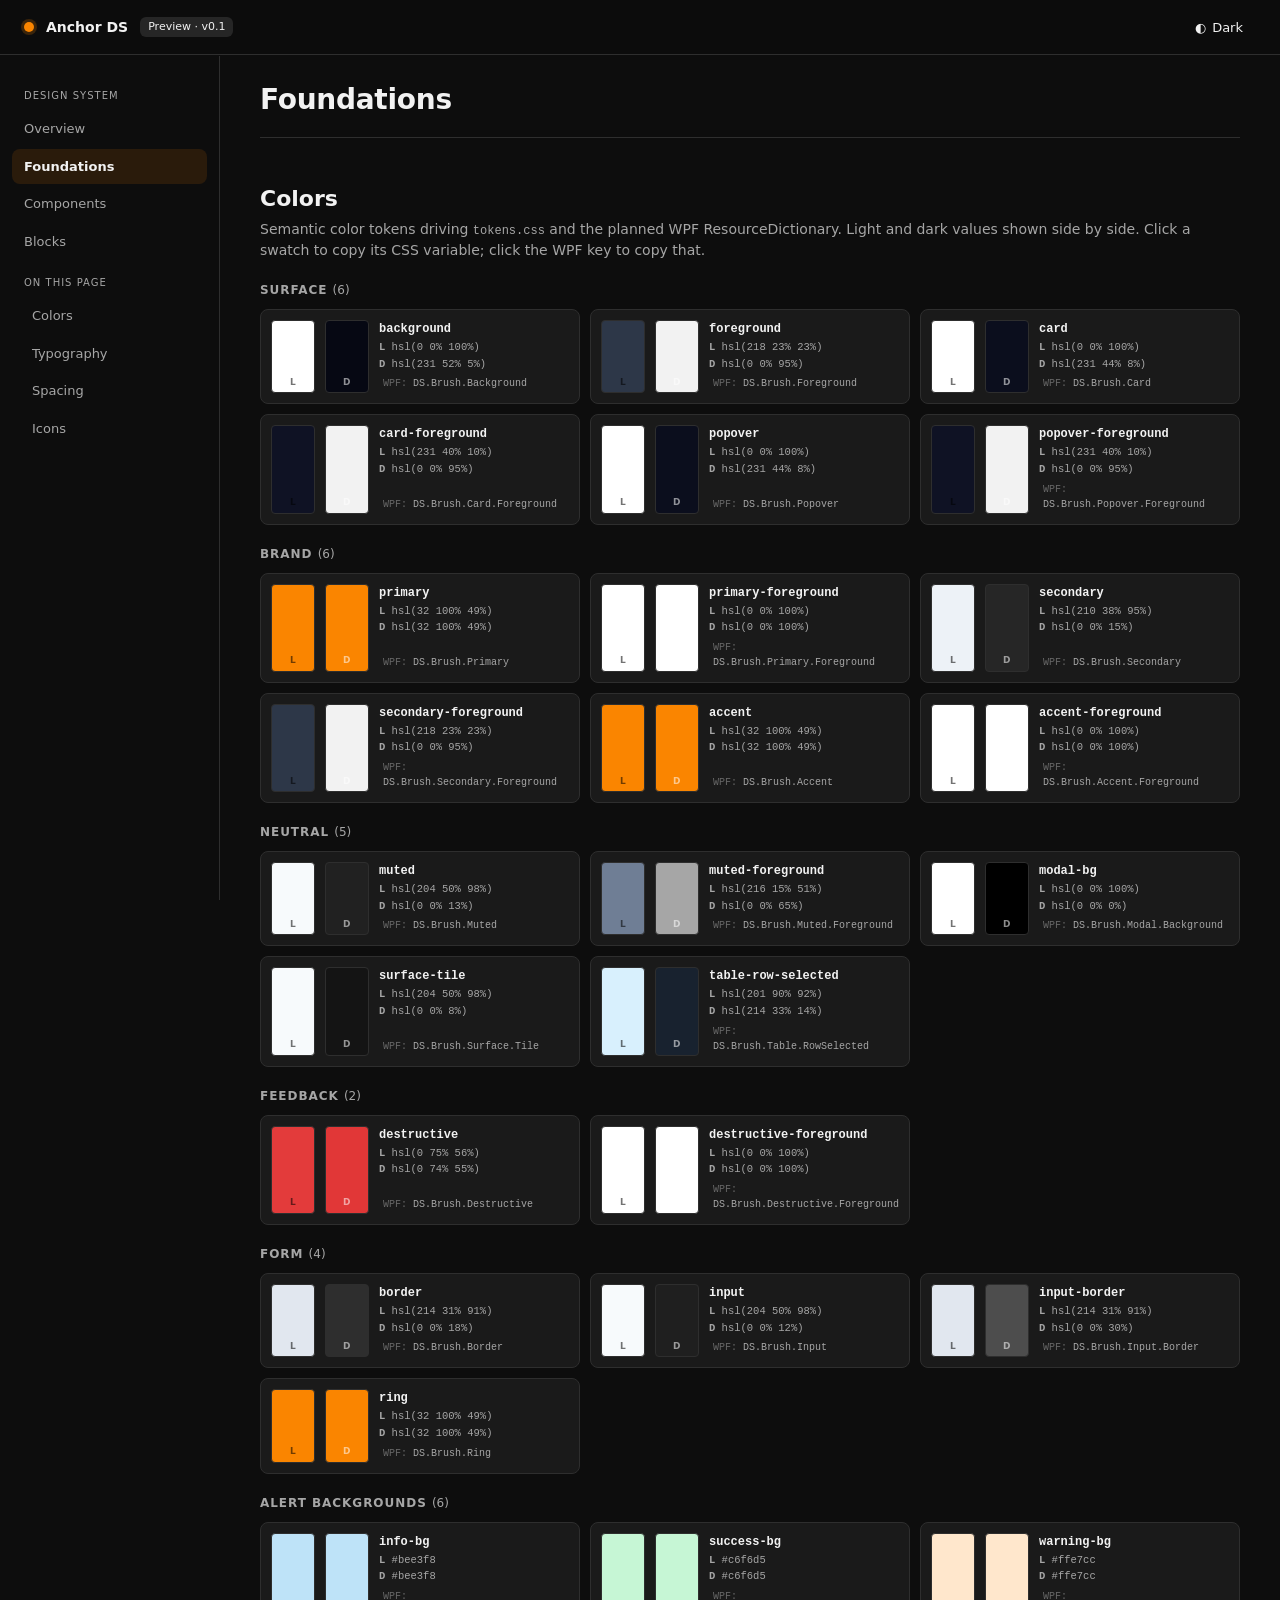
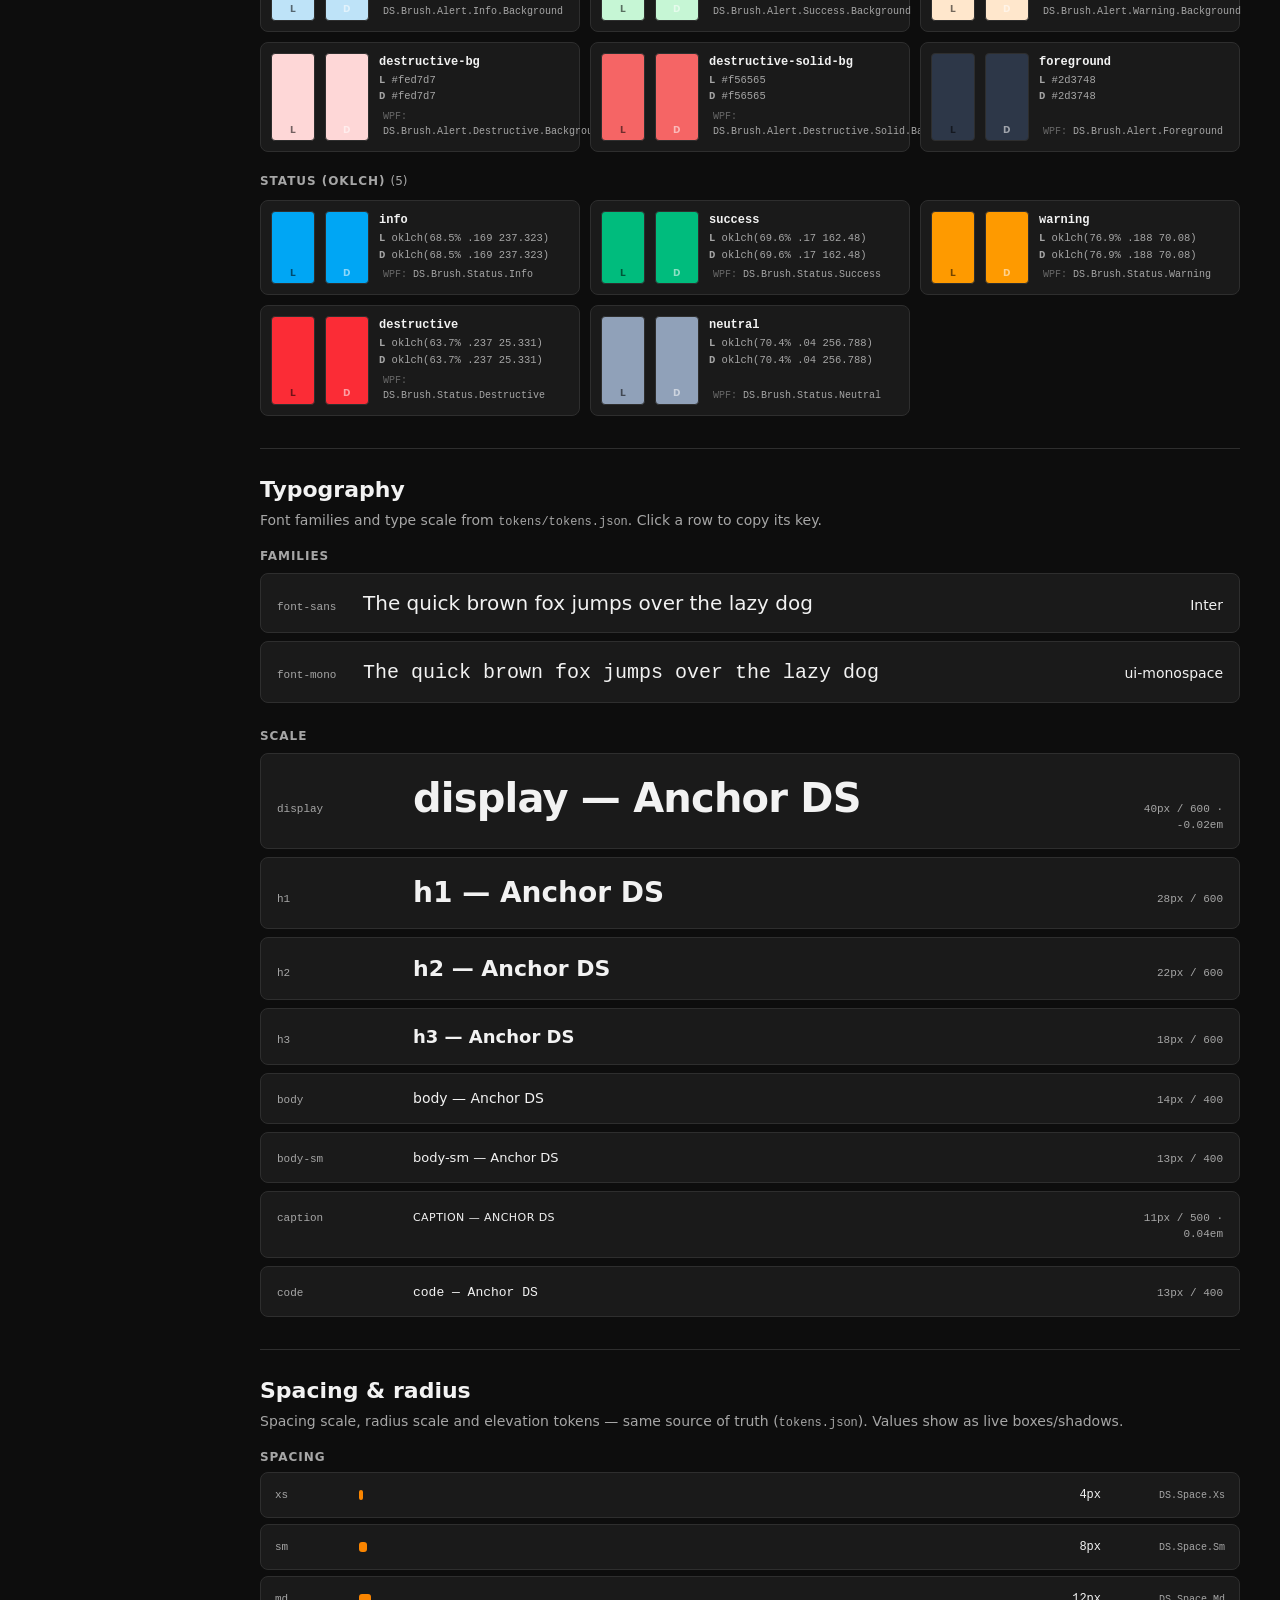
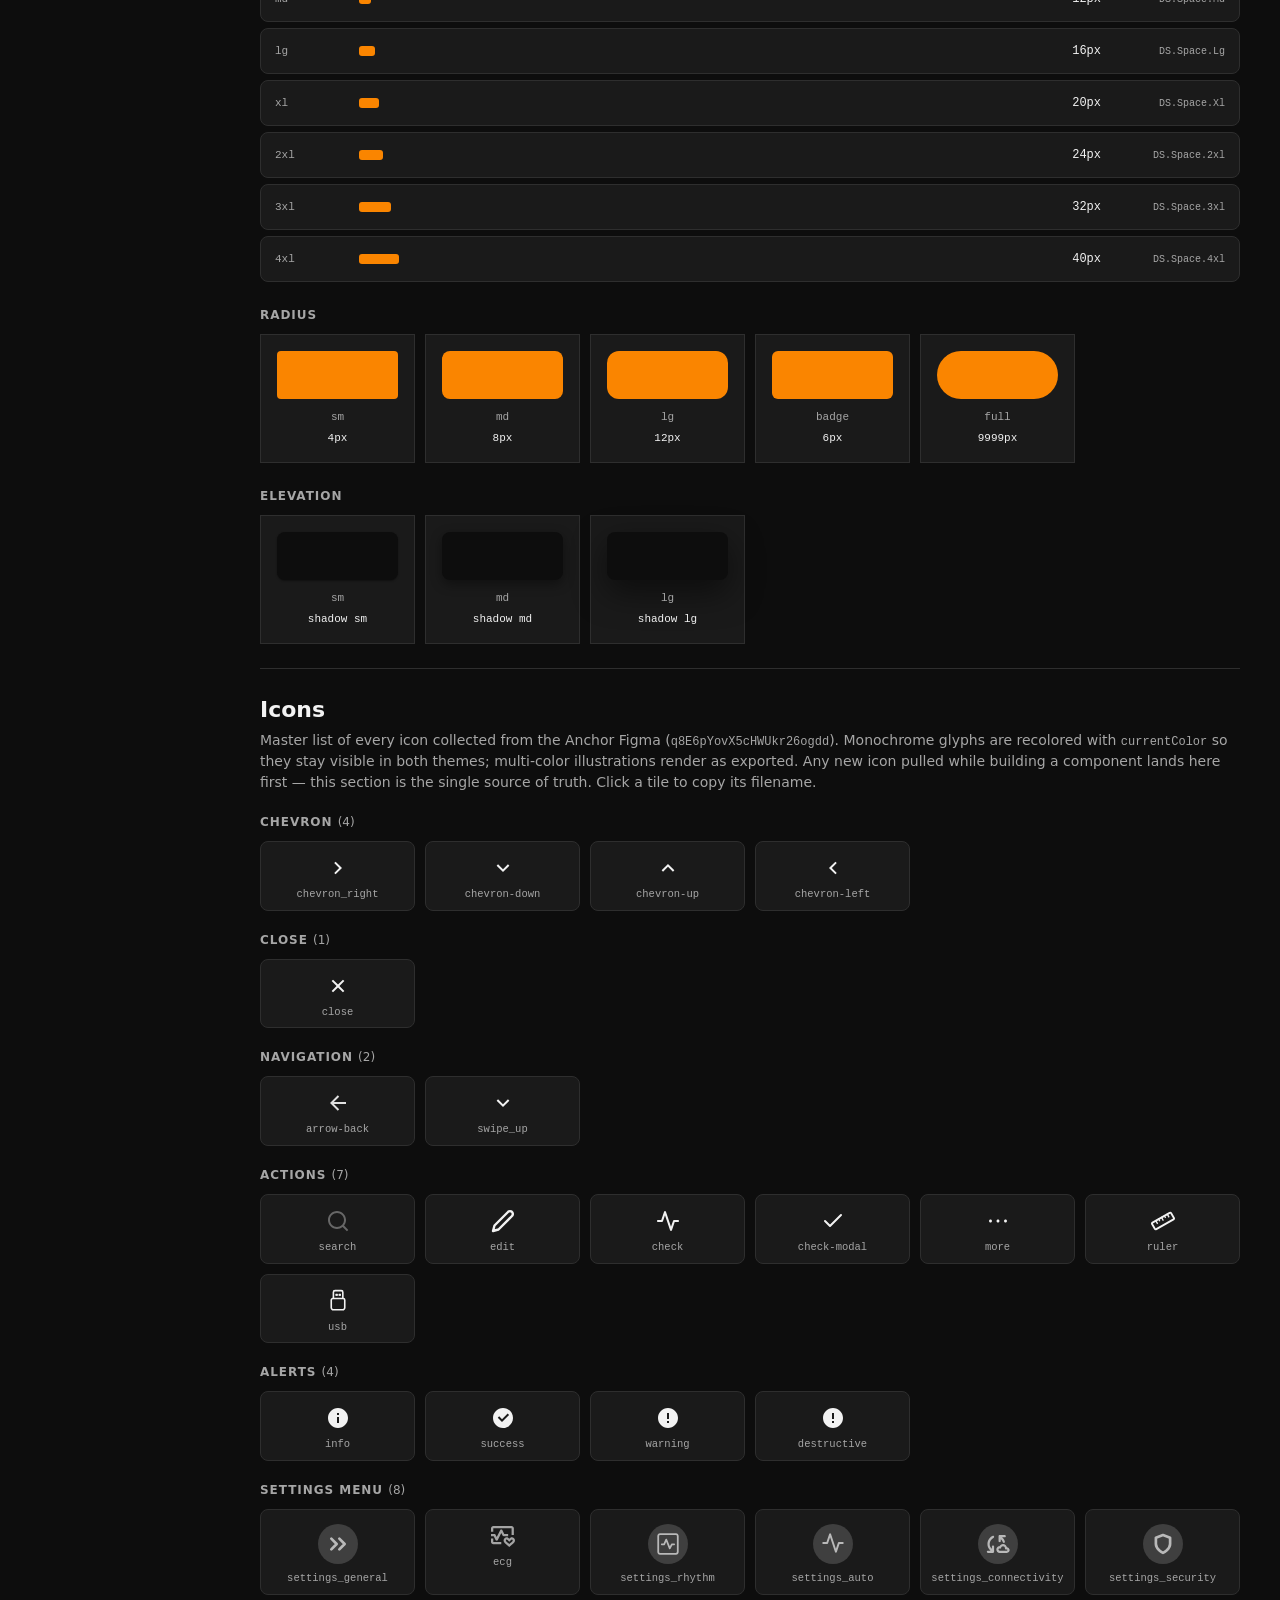
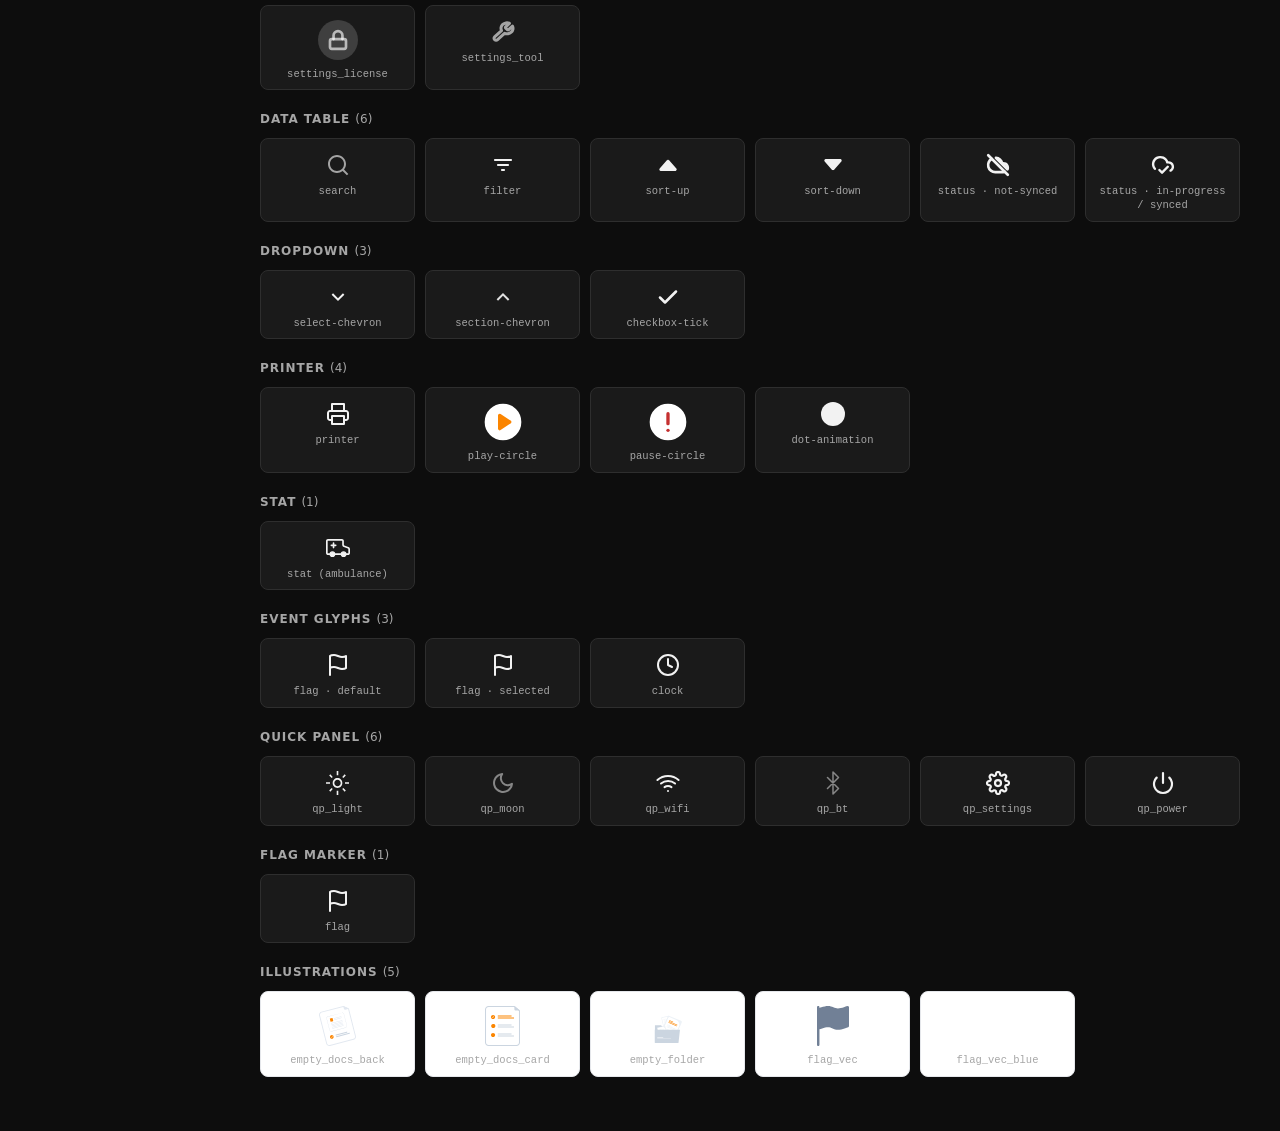
==== foundations.html @ d0bdeda7 "Initial import of Anchor DS Preview Co-Authored-By: Claude Opus 4.7 <noreply@anthropic.com>" ====
<!DOCTYPE html>
<html lang="en" data-theme="dark">
<head>
<meta charset="UTF-8" />
<meta name="viewport" content="width=device-width, initial-scale=1.0" />
<title>Foundations — Anchor DS</title>
<link rel="stylesheet" href="tokens.css?v=5" />
<link rel="stylesheet" href="styles.css?v=5" />
<link rel="stylesheet" href="shell.css?v=5" />
</head>
<body data-page="foundations">
<header class="topbar">
  <div class="topbar-left">
    <a href="index.html" class="brand" style="text-decoration:none;color:inherit"><span class="brand-dot"></span><span>Anchor DS</span><span class="badge badge-neutral">Preview · v0.1</span></a>
  </div>
  <div class="topbar-right">
    <button class="btn btn-ghost btn-sm" id="themeToggle" aria-label="Toggle theme"><span class="theme-icon">◐</span> <span id="themeLabel">Dark</span></button>
  </div>
</header>
<nav class="sidenav">
  <div class="nav-sep">Design System</div>
  <a href="index.html" class="nav-item">Overview</a>
  <a href="foundations.html" class="nav-item active">Foundations</a>
  <a href="components.html" class="nav-item">Components</a>
  <a href="blocks.html" class="nav-item">Blocks</a>
  <div class="nav-sep">On this page</div>
  <a href="#colors" class="nav-item nav-sub">Colors</a>
  <a href="#typography" class="nav-item nav-sub">Typography</a>
  <a href="#spacing" class="nav-item nav-sub">Spacing</a>
  <a href="#icons" class="nav-item nav-sub">Icons</a>
</nav>
<main class="content">
<div class="page-head"><h1>Foundations</h1></div>

<section id="colors" class="section">


  <h2>Colors</h2>
  <p class="sub">Semantic color tokens driving <code>tokens.css</code> and the planned WPF ResourceDictionary. Light and dark values shown side by side. Click a swatch to copy its CSS variable; click the WPF key to copy that.</p>
  <style>
    .co-group { margin: 20px 0 8px; }
    .co-group h3 { margin: 0 0 10px; font-size: 12px; text-transform: uppercase; letter-spacing: .08em; color: var(--color-muted-foreground); font-weight: 600; }
    .co-grid { display: grid; grid-template-columns: repeat(auto-fill, minmax(260px, 1fr)); gap: 10px; }
    .co-tile { background: var(--color-card); border: 1px solid var(--color-border); border-radius: var(--radius-md); padding: 10px; display:flex; gap: 10px; align-items:stretch; }
    .co-sw { width: 44px; border-radius: var(--radius-sm); border: 1px solid var(--color-border); cursor: pointer; flex-shrink: 0; position: relative; display:flex; align-items:flex-end; justify-content:center; padding-bottom: 3px; font-size: 9px; color: rgba(0,0,0,.55); font-weight:600; letter-spacing:.05em; }
    .co-sw.co-dark { color: rgba(255,255,255,.55); }
    .co-sw.copied::after { content: "✓"; position:absolute; inset:0; display:flex; align-items:center; justify-content:center; background: rgba(0,0,0,.45); color:#fff; border-radius: var(--radius-sm); font-size: 14px; }
    .co-body { display:flex; flex-direction:column; gap:3px; min-width:0; flex:1; }
    .co-name { font-size: 12px; font-weight: 600; color: var(--color-foreground); font-family: ui-monospace, Menlo, Consolas, monospace; }
    .co-val { font-size: 10.5px; color: var(--color-muted-foreground); font-family: ui-monospace, Menlo, Consolas, monospace; word-break: break-all; line-height:1.3; }
    .co-wpf { font-size: 10px; color: var(--color-muted-foreground); font-family: ui-monospace, Menlo, Consolas, monospace; cursor: pointer; padding: 2px 4px; border-radius: 4px; display: inline-block; margin-top: auto; }
    .co-wpf:hover { background: var(--color-muted); color: var(--color-foreground); }
    .co-wpf.copied { background: color-mix(in srgb, var(--color-primary), transparent 85%); color: var(--color-primary); }
    .co-wpf::before { content: "WPF: "; opacity: .55; }
  </style>
  <div id="coRoot"></div>
  <script>
    (function () {
      fetch('tokens/tokens.json').then(function (r) { return r.json(); }).then(function (data) {
        var CATS = [
          { key: 'surface',  title: 'Surface' },
          { key: 'brand',    title: 'Brand' },
          { key: 'neutral',  title: 'Neutral' },
          { key: 'feedback', title: 'Feedback' },
          { key: 'form',     title: 'Form' },
          { key: 'alert',    title: 'Alert backgrounds' },
          { key: 'status',   title: 'Status (oklch)' },
        ];
        var root = document.getElementById('coRoot');
        function copy(txt, el) {
          navigator.clipboard.writeText(txt).then(function () {
            el.classList.add('copied');
            setTimeout(function () { el.classList.remove('copied'); }, 800);
          });
        }
        CATS.forEach(function (cat) {
          var bucket = data.tokens[cat.key];
          if (!bucket) return;
          var wrap = document.createElement('div');
          wrap.className = 'co-group';
          var count = Object.keys(bucket).length;
          wrap.innerHTML = '<h3>' + cat.title + ' <span style="color:var(--color-muted-foreground);font-weight:400;text-transform:none;letter-spacing:0">(' + count + ')</span></h3><div class="co-grid"></div>';
          var grid = wrap.querySelector('.co-grid');
          Object.keys(bucket).forEach(function (name) {
            var t = bucket[name];
            var cssVar = '--color-' + name;
            var tile = document.createElement('div');
            tile.className = 'co-tile';
            var lightVal, darkVal;
            if (cat.key === 'status') {
              // status tokens have dot/bg/fg instead of light/dark
              lightVal = t.dot; darkVal = t.dot;
            } else {
              lightVal = t.light || t.value; darkVal = t.dark || t.value;
            }
            var wpf = t.wpf || '';
            tile.innerHTML =
              '<div class="co-sw"       title="Light · click to copy ' + cssVar + '" style="background:' + lightVal + '">L</div>' +
              '<div class="co-sw co-dark" title="Dark · click to copy ' + cssVar + '"  style="background:' + darkVal  + '">D</div>' +
              '<div class="co-body">' +
                '<div class="co-name">' + name + '</div>' +
                '<div class="co-val"><b>L</b> ' + lightVal + '</div>' +
                '<div class="co-val"><b>D</b> ' + darkVal + '</div>' +
                (wpf ? '<span class="co-wpf" title="Click to copy">' + wpf + '</span>' : '') +
              '</div>';
            var sws = tile.querySelectorAll('.co-sw');
            sws.forEach(function (sw) { sw.addEventListener('click', function () { copy(cssVar, sw); }); });
            var wpfEl = tile.querySelector('.co-wpf');
            if (wpfEl) wpfEl.addEventListener('click', function () { copy(wpf, wpfEl); });
            grid.appendChild(tile);
          });
          root.appendChild(wrap);
        });
      }).catch(function (e) {
        document.getElementById('coRoot').innerHTML = '<p class="sub" style="color:#d97706">Could not load tokens/tokens.json: ' + e.message + '</p>';
      });
    })();
  </script>
</section>

<section id="typography" class="section">


  <h2>Typography</h2>
  <p class="sub">Font families and type scale from <code>tokens/tokens.json</code>. Click a row to copy its key.</p>
  <style>
    .ty-family { background: var(--color-card); border: 1px solid var(--color-border); border-radius: var(--radius-md); padding: 14px 16px; margin: 8px 0; display:flex; gap: 16px; align-items:baseline; cursor:pointer; }
    .ty-family:hover { border-color: var(--color-primary); }
    .ty-family .ty-k { font-size: 11px; color: var(--color-muted-foreground); font-family: ui-monospace, Menlo, Consolas, monospace; min-width: 70px; }
    .ty-family .ty-v { font-size: 20px; flex:1; }
    .ty-family.copied { border-color: var(--color-primary); }
    .ty-row { background: var(--color-card); border: 1px solid var(--color-border); border-radius: var(--radius-md); padding: 14px 16px; margin: 8px 0; display:grid; grid-template-columns: 120px 1fr 90px; gap:16px; align-items:baseline; cursor:pointer; }
    .ty-row:hover { border-color: var(--color-primary); }
    .ty-row .ty-k { font-size: 11px; color: var(--color-muted-foreground); font-family: ui-monospace, Menlo, Consolas, monospace; }
    .ty-row .ty-sample { color: var(--color-foreground); }
    .ty-row .ty-meta { font-size: 11px; color: var(--color-muted-foreground); font-family: ui-monospace, Menlo, Consolas, monospace; text-align:right; }
    .ty-row.copied { border-color: var(--color-primary); }
  </style>
  <div id="tyRoot"></div>
  <script>
    (function () {
      fetch('tokens/tokens.json').then(function (r) { return r.json(); }).then(function (data) {
        var ty = data.tokens.typography;
        var root = document.getElementById('tyRoot');
        function row(k, sample, meta, copyTxt, cls) {
          var el = document.createElement('div');
          el.className = cls;
          el.innerHTML = '<div class="ty-k">' + k + '</div><div class="' + (cls === 'ty-family' ? 'ty-v' : 'ty-sample') + '">' + sample + '</div>' + (meta ? '<div class="ty-meta">' + meta + '</div>' : '');
          el.addEventListener('click', function () {
            navigator.clipboard.writeText(copyTxt).then(function () { el.classList.add('copied'); setTimeout(function(){el.classList.remove('copied');},800); });
          });
          return el;
        }
        // Families
        var fh = document.createElement('h3'); fh.style.cssText='margin:16px 0 4px;font-size:12px;text-transform:uppercase;letter-spacing:.08em;color:var(--color-muted-foreground);font-weight:600'; fh.textContent='Families'; root.appendChild(fh);
        ['font-sans','font-mono'].forEach(function (k) {
          var v = ty[k].value;
          root.appendChild(row(k, '<span style="font-family:' + v + '">The quick brown fox jumps over the lazy dog</span>', v.split(',')[0], 'var(--' + k + ')', 'ty-family'));
        });
        // Scale
        var sh = document.createElement('h3'); sh.style.cssText='margin:24px 0 4px;font-size:12px;text-transform:uppercase;letter-spacing:.08em;color:var(--color-muted-foreground);font-weight:600'; sh.textContent='Scale'; root.appendChild(sh);
        var scale = ty.scale;
        Object.keys(scale).forEach(function (k) {
          var s = scale[k];
          var style = 'font-size:' + s.size + ';font-weight:' + (s.weight || 400) + ';' + (s.tracking ? 'letter-spacing:' + s.tracking + ';' : '') + (s.case ? 'text-transform:' + s.case + ';' : '') + (s.family === 'mono' ? 'font-family:' + ty['font-mono'].value : '');
          var sample = '<span style="' + style + '">' + k + ' — Anchor DS</span>';
          var meta = s.size + ' / ' + (s.weight || 400) + (s.tracking ? ' · ' + s.tracking : '');
          root.appendChild(row(k, sample, meta, k, 'ty-row'));
        });
      });
    })();
  </script>
</section>

<section id="spacing" class="section">


  <h2>Spacing &amp; radius</h2>
  <p class="sub">Spacing scale, radius scale and elevation tokens — same source of truth (<code>tokens.json</code>). Values show as live boxes/shadows.</p>
  <style>
    .sp-row { display:grid; grid-template-columns: 70px 1fr 80px 110px; gap: 14px; align-items:center; padding: 10px 14px; background: var(--color-card); border: 1px solid var(--color-border); border-radius: var(--radius-md); margin: 6px 0; cursor:pointer; }
    .sp-row:hover { border-color: var(--color-primary); }
    .sp-row.copied { border-color: var(--color-primary); }
    .sp-row .sp-k   { font-size: 11px; font-family: ui-monospace, Menlo, Consolas, monospace; color: var(--color-muted-foreground); }
    .sp-row .sp-vis { height: 24px; display:flex; align-items:center; }
    .sp-row .sp-bar { background: var(--color-primary); height: 10px; border-radius: 3px; }
    .sp-row .sp-val { font-family: ui-monospace, Menlo, Consolas, monospace; font-size: 12px; color: var(--color-foreground); text-align:right; }
    .sp-row .sp-wpf { font-family: ui-monospace, Menlo, Consolas, monospace; font-size: 10px; color: var(--color-muted-foreground); text-align:right; }
    .ra-grid, .el-grid { display: grid; grid-template-columns: repeat(auto-fill, minmax(150px, 1fr)); gap: 10px; }
    .ra-tile, .el-tile { background: var(--color-card); border: 1px solid var(--color-border); padding: 16px; text-align:center; cursor:pointer; }
    .ra-tile:hover, .el-tile:hover { border-color: var(--color-primary); }
    .ra-tile .ra-shape { background: var(--color-primary); height: 48px; margin-bottom: 10px; }
    .el-tile .el-shape { background: var(--color-background); height: 48px; margin-bottom: 10px; border-radius: var(--radius-md); }
    .ra-tile .sp-k, .el-tile .sp-k { font-size: 11px; font-family: ui-monospace, Menlo, Consolas, monospace; color: var(--color-muted-foreground); }
    .ra-tile .sp-val, .el-tile .sp-val { font-size: 11px; font-family: ui-monospace, Menlo, Consolas, monospace; color: var(--color-foreground); margin-top: 4px; }
  </style>
  <h3 style="margin:16px 0 4px;font-size:12px;text-transform:uppercase;letter-spacing:.08em;color:var(--color-muted-foreground);font-weight:600">Spacing</h3>
  <div id="spRoot"></div>
  <h3 style="margin:24px 0 10px;font-size:12px;text-transform:uppercase;letter-spacing:.08em;color:var(--color-muted-foreground);font-weight:600">Radius</h3>
  <div id="raRoot" class="ra-grid"></div>
  <h3 style="margin:24px 0 10px;font-size:12px;text-transform:uppercase;letter-spacing:.08em;color:var(--color-muted-foreground);font-weight:600">Elevation</h3>
  <div id="elRoot" class="el-grid"></div>
  <script>
    (function () {
      fetch('tokens/tokens.json').then(function (r) { return r.json(); }).then(function (data) {
        var sp = data.tokens.spacing, ra = data.tokens.radius, el = data.tokens.elevation;
        function copy(el, txt) { navigator.clipboard.writeText(txt).then(function () { el.classList.add('copied'); setTimeout(function(){el.classList.remove('copied');},800); }); }
        var spRoot = document.getElementById('spRoot');
        Object.keys(sp).forEach(function (k) {
          var t = sp[k];
          var row = document.createElement('div');
          row.className = 'sp-row';
          row.innerHTML = '<div class="sp-k">' + k + '</div><div class="sp-vis"><div class="sp-bar" style="width:' + t.value + '"></div></div><div class="sp-val">' + t.value + '</div><div class="sp-wpf">' + (t.wpf || '') + '</div>';
          row.addEventListener('click', function () { copy(row, 'var(--sp-' + k + ')'); });
          spRoot.appendChild(row);
        });
        var raRoot = document.getElementById('raRoot');
        Object.keys(ra).forEach(function (k) {
          var t = ra[k];
          var tile = document.createElement('div');
          tile.className = 'ra-tile';
          tile.innerHTML = '<div class="ra-shape" style="border-radius:' + t.value + '"></div><div class="sp-k">' + k + '</div><div class="sp-val">' + t.value + '</div>';
          tile.addEventListener('click', function () { copy(tile, 'var(--radius-' + k + ')'); });
          raRoot.appendChild(tile);
        });
        var elRoot = document.getElementById('elRoot');
        Object.keys(el).forEach(function (k) {
          var t = el[k];
          var tile = document.createElement('div');
          tile.className = 'el-tile';
          var theme = document.documentElement.getAttribute('data-theme') || 'dark';
          tile.innerHTML = '<div class="el-shape" style="box-shadow:' + (t[theme] || t.light) + '"></div><div class="sp-k">' + k + '</div><div class="sp-val">shadow ' + k + '</div>';
          tile.addEventListener('click', function () { copy(tile, 'var(--shadow-' + k + ')'); });
          elRoot.appendChild(tile);
        });
      });
    })();
  </script>
</section>

<section id="icons" class="section">


  <h2>Icons</h2>
  <p class="sub">Master list of every icon collected from the Anchor Figma (<code>q8E6pYovX5cHWUkr26ogdd</code>). Monochrome glyphs are recolored with <code>currentColor</code> so they stay visible in both themes; multi-color illustrations render as exported. Any new icon pulled while building a component lands here first — this section is the single source of truth. Click a tile to copy its filename.</p>
  <style>
    .ic-group { margin: 20px 0 8px; }
    .ic-group h3 { margin: 0 0 10px; font-size: 12px; text-transform: uppercase; letter-spacing: .08em; color: var(--color-muted-foreground); font-weight: 600; }
    .ic-grid { display: grid; grid-template-columns: repeat(auto-fill, minmax(132px, 1fr)); gap: 10px; }
    .ic-tile {
      background: var(--color-card); border: 1px solid var(--color-border);
      border-radius: var(--radius-md); padding: 14px 8px 8px; text-align:center;
      display:flex; flex-direction:column; align-items:center; gap:8px;
      cursor: pointer; transition: border-color .15s, background .15s, transform .08s;
    }
    .ic-tile:hover { border-color: var(--color-primary); }
    .ic-tile:active { transform: scale(.97); }
    .ic-tile.copied { border-color: var(--color-primary); background: color-mix(in srgb, var(--color-primary), transparent 92%); }
    .ic-tile .ic-name { font-size: 10.5px; color: var(--color-muted-foreground); word-break: break-all; line-height: 1.3; font-family: ui-monospace, Menlo, Consolas, monospace; }
    .ic-tile.copied .ic-name { color: var(--color-primary); }
    /* Monochrome glyph: paint SVG with currentColor via mask so it adapts to theme */
    .ic-glyph { width: 24px; height: 24px; background: var(--color-foreground); -webkit-mask: var(--ic-src) no-repeat center / contain; mask: var(--ic-src) no-repeat center / contain; }
    /* Multi-color illustration: render as-is, scaled down */
    .ic-img { width: 40px; height: 40px; object-fit: contain; }
    /* Illustrations often need a neutral surface to read in both themes */
    .ic-tile.ic-illus { background: #fff; border-color: #e5e7eb; }
    [data-theme="light"] .ic-tile.ic-illus { background: #f8fafc; border-color: var(--color-border); }
  </style>
  <div id="icRoot"></div>
  <style>
    .ic-tile .ic-aliases { font-size: 9.5px; color: var(--color-muted-foreground); opacity:.75; line-height:1.3; margin-top:2px; }
    .ic-tile .ic-aliases b { color: var(--color-foreground); font-weight:600; opacity:.85; }
    .ic-rot-90  .ic-glyph { transform: rotate(90deg); }
    .ic-rot-180 .ic-glyph { transform: rotate(180deg); }
    .ic-rot-270 .ic-glyph { transform: rotate(270deg); }
  </style>
  <script>
    (function () {
      // One tile per UNIQUE glyph (confirmed by md5 of SVG files).
      // `alias` = other filenames exported from Figma that resolve to the same shape;
      // kept for reference so the WPF port can collapse them to a single resource key.
      // `rot` lets us derive directional variants from a single canonical file.
      var GROUPS = [
        { title: 'Chevron', kind: 'glyph', icons: [
          { name: 'chevron_right.svg', alias: ['multi_chev.svg','modal_chevron.svg','ex_chev_right.svg'] },
          { name: 'chevron_right.svg', label: 'chevron-down',  rot: 90 },
          { name: 'chevron_right.svg', label: 'chevron-up',    rot: 270, alias: ['ex_chev_up.svg','ex_chev_down.svg'] },
          { name: 'chevron_right.svg', label: 'chevron-left',  rot: 180 },
        ]},
        { title: 'Close', kind: 'glyph', icons: [
          { name: 'sys_close.svg', label: 'close', alias: ['close.svg','close-white.svg','elec_close.svg','events_close.svg','multi_close.svg','sched_close.svg','modal_close.svg','modal_close_leads.svg','modal_close_vis.svg','ex_clear.svg'], note: '24×24. Use at any size.' },
        ]},
        { title: 'Navigation', kind: 'glyph', icons: [
          { name: 'set_back.svg', label: 'arrow-back' },
          { name: 'swipe_up.svg' },
        ]},
        { title: 'Actions', kind: 'glyph', icons: [
          { name: 'ex_search.svg', label: 'search' },
          { name: 'edit2.svg',     label: 'edit' },
          { name: 'check_confirm.svg', label: 'check' },
          { name: 'modal_check.svg',   label: 'check-modal' },
          { name: 'modal_more.svg',    label: 'more' },
          { name: 'ruler.svg' },
          { name: 'usb.svg' },
        ]},
        { title: 'Alerts', kind: 'glyph', icons: [
          { name: 'alert-info.svg',            label: 'info' },
          { name: 'alert-success.svg',         label: 'success' },
          { name: 'alert-warning.svg',         label: 'warning' },
          { name: 'alert-destructive.svg',     label: 'destructive' },
        ]},
        { title: 'Settings menu', kind: 'glyph', icons: [
          { name: 'settings_general.svg',      mono: false, note: 'Outer circle + inner glyph — multi-color.' },
          { name: 'settings_ecg_wave.svg',     label: 'ecg' },
          { name: 'settings_rhythm.svg',       mono: false },
          { name: 'settings_auto.svg',         mono: false },
          { name: 'settings_connectivity.svg', mono: false },
          { name: 'settings_security.svg',     mono: false },
          { name: 'settings_license.svg',      mono: false },
          { name: 'settings_tool.svg' },
        ]},
        { title: 'Data table', kind: 'glyph', icons: [
          { name: 'dt_search.svg',       label: 'search' },
          { name: 'dt_filter.svg',       label: 'filter' },
          { name: 'dt_sort_up.svg',      label: 'sort-up' },
          { name: 'dt_sort_down.svg',    label: 'sort-down' },
          { name: 'dt_cloud_off.svg',    label: 'status · not-synced' },
          { name: 'dt_upload_cloud.svg', label: 'status · in-progress / synced' },
        ]},
        { title: 'Dropdown', kind: 'glyph', icons: [
          { name: 'dd_chev_down.svg', label: 'select-chevron',  note: 'Collapsed state of the simple Select — 20×20.' },
          { name: 'dd_chev_sec.svg',  label: 'section-chevron', note: 'Group header chevron inside the Filter dropdown — 18×18.' },
          { name: 'dd_check.svg',     label: 'checkbox-tick',   note: 'White tick used when a filter checkbox is checked.' },
        ]},
        { title: 'Printer', kind: 'glyph', icons: [
          { name: 'printer_glyph.svg',       label: 'printer' },
          { name: 'printer_play_circle.svg', label: 'play-circle',   mono: false, note: 'Rendered as-is: outer circle holds the inner play triangle.' },
          { name: 'printer_pause_circle.svg',label: 'pause-circle',  mono: false, note: 'Rendered as-is: outer circle holds the inner pause bars.' },
          { name: 'printer_dot_anim.svg',    label: 'dot-animation', note: '10×10 dot. Figma component 24444:35409 — CSS pulses it inside the 12×12 slot in the DS.' },
        ]},
        { title: 'STAT', kind: 'glyph', icons: [
          { name: 'stat_glyph.svg', label: 'stat (ambulance)' },
        ]},
        { title: 'Event glyphs', kind: 'glyph', icons: [
          { name: 'evb_flag_default.svg',  label: 'flag · default',  note: 'White flag used by the Event button in default/preview state.' },
          { name: 'evb_flag_selected.svg', label: 'flag · selected', note: 'Orange flag used by the Event button when active.' },
          { name: 'ev_clock.svg',          label: 'clock' },
        ]},
        { title: 'Quick panel', kind: 'glyph', icons: [
          { name: 'qp_light.svg',   alias: ['qp_sun.svg'] },
          { name: 'qp_moon.svg' },
          { name: 'qp_wifi.svg' },
          { name: 'qp_bt.svg' },
          { name: 'qp_settings.svg' },
          { name: 'qp_power.svg' },
        ]},
        // System bar icons (sys_lang / sys_country / sys_conn / sys_devconn / sys_system)
        // were exported with their background circle baked in and no clean inner glyph,
        // so they render as solid dots in the DS. Pending re-export from Figma without the circle.
        { title: 'Flag marker', kind: 'glyph', icons: [
          { name: 'flag.svg' },
        ]},
        { title: 'Illustrations', kind: 'illus', icons: [
          { name: 'empty_docs_back.svg' },
          { name: 'empty_docs_card.svg' },
          { name: 'empty_folder.svg' },
          { name: 'flag_vec.svg',      alias: ['flag_vec_white.svg'] },
          { name: 'flag_vec_blue.svg' },
        ]},
      ];
      var root = document.getElementById('icRoot');
      var total = 0;
      GROUPS.forEach(function (g) {
        total += g.icons.length;
        var wrap = document.createElement('div');
        wrap.className = 'ic-group';
        wrap.innerHTML = '<h3>' + g.title + ' <span style="color:var(--color-muted-foreground);font-weight:400;text-transform:none;letter-spacing:0">(' + g.icons.length + ')</span></h3><div class="ic-grid"></div>';
        var grid = wrap.querySelector('.ic-grid');
        g.icons.forEach(function (ic) {
          var label = ic.label || ic.name.replace(/\.svg$/, '');
          var rotClass = ic.rot ? ' ic-rot-' + ic.rot : '';
          var tile = document.createElement('div');
          // Only true illustration groups get the light-card treatment.
          // Glyphs rendered as-is (mono:false) stay on the default dark card so white content stays visible.
          tile.className = 'ic-tile' + (g.kind === 'illus' ? ' ic-illus' : '') + rotClass;
          tile.title = 'Click to copy filename';
          var warnBlock = ic.incomplete
            ? '<div class="ic-aliases" style="color:#d97706"><b>⚠</b> ' + ic.incomplete + '</div>'
            : '';
          // Aliases kept in a data attribute for the WPF port manifest, not shown.
          if (ic.alias && ic.alias.length) tile.setAttribute('data-aliases', ic.alias.join(','));
          if (g.kind === 'glyph' && ic.mono !== false) {
            tile.innerHTML = '<span class="ic-glyph" style="--ic-src:url(\'assets/' + ic.name + '\')"></span><div class="ic-name">' + label + '</div>' + warnBlock;
          } else {
            tile.innerHTML = '<img class="ic-img" src="assets/' + ic.name + '" alt="" loading="lazy"><div class="ic-name">' + label + '</div>' + warnBlock;
          }
          tile.addEventListener('click', function () {
            navigator.clipboard.writeText(ic.name).then(function () {
              tile.classList.add('copied');
              setTimeout(function () { tile.classList.remove('copied'); }, 900);
            });
          });
          grid.appendChild(tile);
        });
        root.appendChild(wrap);
      });
    })();
  </script>
</section>

</main>
<script>
  (function(){var r=document.documentElement,b=document.getElementById('themeToggle'),l=document.getElementById('themeLabel');
  function a(t){r.setAttribute('data-theme',t);if(l)l.textContent=t==='dark'?'Dark':'Light';try{localStorage.setItem('anchor-ds-theme',t)}catch(e){}}
  var s=null;try{s=localStorage.getItem('anchor-ds-theme')}catch(e){}if(s)a(s);
  if(b)b.addEventListener('click',function(){a(r.getAttribute('data-theme')==='dark'?'light':'dark')});})();
</script>
<script>
  document.querySelectorAll('.nav-item').forEach(a => {
    a.addEventListener('click', () => {
      document.querySelectorAll('.nav-item').forEach(n => n.classList.remove('active'));
      a.classList.add('active');
    });
  });
  /* Data table: sort on header click, select row on click */
  (() => {
    const table = document.getElementById('dsTable');
    if (!table) return;
    const headers = [...table.querySelectorAll('th[data-sort]')];
    const tbody = table.querySelector('tbody');
    headers.forEach((th, idx) => {
      th.addEventListener('click', () => {
        const next = th.classList.contains('sort-asc') ? 'desc' : 'asc';
        headers.forEach(h => h.classList.remove('sort-asc', 'sort-desc'));
        th.classList.add('sort-' + next);
        const col = [...th.parentElement.children].indexOf(th);
        const rows = [...tbody.rows];
        rows.sort((a, b) => {
          const r = a.cells[col].textContent.trim().localeCompare(b.cells[col].textContent.trim(), undefined, { numeric: true });
          return next === 'asc' ? r : -r;
        });
        rows.forEach(r => tbody.appendChild(r));
      });
    });
    const multi = document.querySelector('.table-multi');
    let multiOn = false;
    if (multi) multi.addEventListener('click', () => {
      multiOn = !multiOn;
      multi.setAttribute('aria-pressed', String(multiOn));
    });
    [...tbody.rows].forEach(row => row.addEventListener('click', e => {
      if (e.target.closest('button')) return;
      if (multiOn) { row.classList.toggle('is-selected'); return; }
      [...tbody.rows].forEach(r => r.classList.remove('is-selected'));
      row.classList.add('is-selected');
    }));
  })();
  /* Segmented control navigation */
  document.querySelectorAll('.segmented').forEach(group => {
    const buttons = group.querySelectorAll('.seg');
    buttons.forEach(btn => {
      btn.addEventListener('click', () => {
        buttons.forEach(b => b.classList.remove('active'));
        btn.classList.add('active');
      });
    });
  });
  /* Single-select groups in Figma frames and settings rail */
  document.querySelectorAll('.fm-tabs, .fm-chips, .vz-row, .settings-rail').forEach(group => {
    const isSelected = group.classList.contains('fm-chips') || group.classList.contains('vz-row');
    const cls = isSelected ? 'is-selected' : 'active';
    const items = [...group.querySelectorAll(group.classList.contains('settings-rail') ? '.settings-item' : ':scope > button')]
      .filter(b => group.classList.contains('settings-rail') || !b.querySelector('img'));
    items.forEach(b => b.addEventListener('click', () => {
      items.forEach(x => x.classList.remove(cls));
      b.classList.add(cls);
    }));
  });
  /* Leads tiles: multi-select toggle */
  document.querySelectorAll('.fm-card > .fm-tile').forEach(b => {
    b.addEventListener('click', () => b.classList.toggle('is-selected'));
  });
  /* Toast: replace, never stack; auto-dismiss ~4.5 s */
  (() => {
    let active = null, timer = null;
    const icons = {
      info: '<svg width="18" height="18" viewBox="0 0 24 24" fill="none" stroke="currentColor" stroke-width="2" stroke-linecap="round"><circle cx="12" cy="12" r="9"/><line x1="12" y1="8" x2="12" y2="8.01"/><line x1="12" y1="11" x2="12" y2="16"/></svg>',
      success: '<svg width="18" height="18" viewBox="0 0 24 24" fill="none" stroke="currentColor" stroke-width="2" stroke-linecap="round" stroke-linejoin="round"><circle cx="12" cy="12" r="9"/><path d="M9 12l2 2 4-4"/></svg>',
      error: '<svg width="18" height="18" viewBox="0 0 24 24" fill="none" stroke="currentColor" stroke-width="2" stroke-linecap="round"><circle cx="12" cy="12" r="9"/><line x1="9" y1="9" x2="15" y2="15"/><line x1="15" y1="9" x2="9" y2="15"/></svg>',
      warning: '<svg width="18" height="18" viewBox="0 0 24 24" fill="none" stroke="currentColor" stroke-width="2" stroke-linecap="round"><circle cx="12" cy="12" r="9"/><line x1="12" y1="8" x2="12" y2="13"/><line x1="12" y1="16" x2="12" y2="16.01"/></svg>'
    };
    const closeSvg = '<svg width="14" height="14" viewBox="0 0 24 24" fill="none" stroke="currentColor" stroke-width="2" stroke-linecap="round"><line x1="6" y1="6" x2="18" y2="18"/><line x1="18" y1="6" x2="6" y2="18"/></svg>';
    window.showToast = function (type, message, action) {
      const stack = document.getElementById('toastStack');
      if (active) { clearTimeout(timer); active.remove(); active = null; }
      const el = document.createElement('div');
      el.className = 'toast ' + type;
      el.innerHTML = '<span class="icon">' + icons[type] + '</span><div class="body"><p class="message"></p>' + (action ? '<a href="#" class="link"></a>' : '') + '</div><span class="close">' + closeSvg + '</span>';
      el.querySelector('.message').textContent = message;
      if (action) el.querySelector('.link').textContent = action;
      stack.appendChild(el);
      active = el;
      requestAnimationFrame(() => el.classList.add('show'));
      const dismiss = () => {
        el.classList.remove('show');
        setTimeout(() => { el.remove(); if (active === el) active = null; }, 600);
      };
      el.querySelector('.close').onclick = dismiss;
      timer = setTimeout(dismiss, 4500);
    };
  })();
  /* Code blocks: accordion + ghost copy (Beat 2 look) */
  (() => {
    const skip = ['icons','colors','typography','spacing','loading'];
    document.querySelectorAll('section.section').forEach(sec => {
      if (skip.includes(sec.id)) return;
      const nodes = [...sec.children].filter(n => n.tagName !== 'H2' && !(n.tagName === 'P' && n.classList.contains('sub')));
      if (!nodes.length) return;
      const html = nodes.map(n => n.outerHTML).join('\n');
      const det = document.createElement('details');
      det.className = 'code-accordion';
      det.innerHTML = '<summary><span class="code-caret">›</span><span class="code-label">HTML</span><button class="btn-ghost-copy" type="button">Copy</button></summary><pre class="code-pre"><code></code></pre>';
      det.querySelector('code').textContent = html;
      const btn = det.querySelector('button');
      btn.addEventListener('click', async (e) => {
        e.preventDefault(); e.stopPropagation();
        try { await navigator.clipboard.writeText(html); }
        catch (_) { const ta = document.createElement('textarea'); ta.value = html; document.body.appendChild(ta); ta.select(); document.execCommand('copy'); ta.remove(); }
        btn.textContent = 'Copied'; btn.classList.add('is-ok');
        setTimeout(() => { btn.textContent = 'Copy'; btn.classList.remove('is-ok'); }, 1500);
      });
      sec.appendChild(det);
    });
  })();
  /* Patient entry tabs */
  document.querySelectorAll('.pe-tab').forEach(t => t.addEventListener('click', () => {
    document.querySelectorAll('.pe-tab').forEach(x => x.classList.remove('is-active'));
    t.classList.add('is-active');
    document.querySelectorAll('.pe-pane').forEach(p => p.classList.toggle('is-on', p.dataset.p === t.dataset.pane));
  }));
  document.querySelectorAll('.pe-seg').forEach(g => g.querySelectorAll('.pe-seg-b').forEach(b => b.addEventListener('click', () => {
    g.querySelectorAll('.pe-seg-b').forEach(x => x.classList.remove('is-on'));
    b.classList.add('is-on');
  })));
  document.querySelectorAll('.pf > div:not(.pf-alt):not(.pf-tab):not(.pf-btn):not(.pf-bar):not(.pf-task):not(.pf-upper):not(.pf-back):not(.pf-title):not(.pf-hr):not(.pf-sync):not(.pf-v1):not(.pf-btn2)').forEach(e => e.classList.add('pf-main'));
  document.querySelectorAll('.pf-tab').forEach(t => t.addEventListener('click', () => {
    document.querySelectorAll('.pf-tab').forEach(x => x.classList.toggle('is-on', x === t));
    const pane = t.dataset.pane;
    document.querySelectorAll('.pf-alt').forEach(x => x.style.display = x.dataset.p === pane ? 'block' : 'none');
    document.querySelectorAll('.pf-main').forEach(x => x.style.display = pane === 'm' ? '' : 'none');
  }));
</script>
</body>
</html>
---- tokens.css ----
/* Anchor DS — Tokens (shadcn canonical naming)
 *
 * Mirrors Beat DS 2 (shadcn/ui-based). Values sourced from the Beat 2 live site.
 * This file is GENERATED from tokens/tokens.json — if you edit, keep both in sync.
 *
 * Usage rules:
 *   - Always use semantic tokens (--primary, --card, --muted-foreground).
 *   - NEVER reference raw palette colors (--amber-500 etc.) from components.
 *   - Theme is switched by setting [data-theme="dark"] or [data-theme="light"] on <html>.
 *   - WPF mapping: each token maps to a Brush/Color in ResourceDictionary.
 *     See tokens/tokens.json "wpf" field for the planned XAML key.
 */

:root, :root[data-theme="light"], [data-theme="light"] {
  /* Surface (Figma light: #FFFFFF screens, #2D3748 text) */
  --background: 0 0% 100%;
  --foreground: 218 23% 23%;
  --card: 0 0% 100%;
  --card-foreground: 218 23% 23%;
  --popover: 0 0% 100%;
  --popover-foreground: 218 23% 23%;
  --modal-bg: 0 0% 100%;
  --surface-tile: 204 50% 98%;
  --table-row-selected: hsl(201 90% 92%); /* Figma light #D7EFFC */
  --lead-selected-bg: hsl(201 100% 96%); /* Figma light #EBF8FF */
  --lead-badge-bg: hsl(215 42% 28%); /* Figma light #2A4365 */

  /* Brand (Figma cardioline-colors/500 #FB8500) */
  --primary: 32 100% 49%;
  --primary-foreground: 0 0% 100%;
  --secondary: 210 38% 95%;
  --secondary-foreground: 218 23% 23%;
  --accent: 32 100% 49%;
  --accent-foreground: 0 0% 100%;

  /* Neutral (Figma gray/500 #718096, gray/200 #E2E8F0) */
  --muted: 204 50% 98%;
  --muted-foreground: 216 15% 51%;

  /* Feedback (Figma red/500 #E53E3E) */
  --destructive: 0 75% 56%;
  --destructive-foreground: 0 0% 100%;

  /* Form & focus */
  --border: 214 31% 91%;
  --input: 204 50% 98%;
  --input-border: 214 31% 91%;
  --ring: 32 100% 49%;

  /* Status (oklch — kept as-is since Beat 2 uses them) */
  --status-info:          68.5% .169 237.323;
  --status-success:       69.6% .170 162.480;
  --status-warning:       76.9% .188 70.080;
  --status-destructive:   63.7% .237 25.331;
  --status-neutral:       70.4% .040 256.788;

  /* Radii */
  --radius: 0.5rem;              /* 8px — shadcn default */
  --radius-sm: 0.25rem;          /* 4px */
  --radius-md: 0.5rem;           /* 8px */
  --radius-lg: 0.75rem;          /* 12px */
  --radius-badge: 0.375rem;      /* 6px — matches Beat 2 --badge-radius */
  --radius-full: 9999px;

  /* Typography */
  --font-sans: "Inter", "Segoe UI Variable", "Segoe UI", system-ui, -apple-system, sans-serif;
  --font-mono: ui-monospace, Menlo, Consolas, monospace;

  /* Spacing (4px rhythm) */
  --sp-xs: 4px;
  --sp-sm: 8px;
  --sp-md: 12px;
  --sp-lg: 16px;
  --sp-xl: 20px;
  --sp-2xl: 24px;
  --sp-3xl: 32px;
  --sp-4xl: 40px;

  /* Elevation */
  --shadow-sm: 0 1px 2px rgba(20,24,40,.08);
  --shadow-md: 0 4px 12px rgba(20,24,40,.08);
  --shadow-lg: 0 12px 32px rgba(20,24,40,.12);
}

:root[data-theme="dark"], [data-theme="dark"] {
  /* Surface (Figma: neutral near-black, not navy) */
  --background: 0 0% 5%;
  --foreground: 0 0% 95%;
  --card: 0 0% 10%;
  --card-foreground: 0 0% 95%;
  --popover: 0 0% 10%;
  --popover-foreground: 0 0% 95%;
  --modal-bg: 0 0% 0%;
  --surface-tile: 0 0% 8%;
  --table-row-selected: hsl(214 33% 14%); /* Figma dark #17212E (node 37646:42849) */
  --lead-selected-bg: hsl(214 33% 14%); /* PLACEHOLDER dark: not yet verified in Figma */
  --lead-badge-bg: hsl(215 42% 28%); /* PLACEHOLDER dark */

  /* Brand (Figma cardioline-colors/500 #FB8500) */
  --primary: 32 100% 49%;
  --primary-foreground: 0 0% 100%;
  --secondary: 0 0% 15%;
  --secondary-foreground: 0 0% 95%;
  --accent: 32 100% 49%;
  --accent-foreground: 0 0% 100%;

  /* Neutral */
  --muted: 0 0% 13%;
  --muted-foreground: 0 0% 65%;

  /* Feedback */
  --destructive: 0 74% 55%;
  --destructive-foreground: 0 0% 100%;

  /* Form & focus */
  --border: 0 0% 18%;
  --input: 0 0% 12%;
  --input-border: 0 0% 30%;
  --ring: 32 100% 49%;

  /* Status */
  --status-info:          68.5% .169 237.323;
  --status-success:       69.6% .170 162.480;
  --status-warning:       76.9% .188 70.080;
  --status-destructive:   63.7% .237 25.331;
  --status-neutral:       70.4% .040 256.788;

  --shadow-sm: 0 1px 2px rgba(0,0,0,.4);
  --shadow-md: 0 4px 12px rgba(0,0,0,.4);
  --shadow-lg: 0 12px 32px rgba(0,0,0,.5);
}

/* Fixed-hex tokens — identical in dark + light (design decision from Figma, like printer/STAT) */
:root {
  --taskbar-bg: rgba(68,68,68,0.3);       /* System taskbar backdrop — 37646:46441 */
  --ph-bar-bg: #252525;                   /* Patient header bar — 37646:29782 */
  --ebb-cancel-bg: #edf2f7;               /* ECG bottom bar Cancel button bg — 37646:31060 */
  --ebb-cancel-fg: #171923;               /* ECG bottom bar Cancel button text */
}

/* Convenience derived vars — reference these in components (not the raw triplets) */
:root {
  --alert-info-bg: #bee3f8;
  --alert-success-bg: #c6f6d5;
  --alert-warning-bg: #ffe7cc;
  --alert-destructive-bg: #fed7d7;
  --alert-destructive-solid-bg: #f56565;
  --alert-fg: #2d3748;
  --color-input-border: hsl(var(--input-border));
  --color-modal-bg: hsl(var(--modal-bg));
  --color-surface-tile: hsl(var(--surface-tile));
  --color-background: hsl(var(--background));
  --color-foreground: hsl(var(--foreground));
  --color-card: hsl(var(--card));
  --color-card-foreground: hsl(var(--card-foreground));
  --color-popover: hsl(var(--popover));
  --color-popover-foreground: hsl(var(--popover-foreground));
  --color-primary: hsl(var(--primary));
  --color-primary-foreground: hsl(var(--primary-foreground));
  --color-secondary: hsl(var(--secondary));
  --color-secondary-foreground: hsl(var(--secondary-foreground));
  --color-accent: hsl(var(--accent));
  --color-accent-foreground: hsl(var(--accent-foreground));
  --color-muted: hsl(var(--muted));
  --color-muted-foreground: hsl(var(--muted-foreground));
  --color-destructive: hsl(var(--destructive));
  --color-destructive-foreground: hsl(var(--destructive-foreground));
  --color-border: hsl(var(--border));
  --color-input: hsl(var(--input));
  --color-ring: hsl(var(--ring));

  --status-info-dot:          oklch(var(--status-info));
  --status-info-bg:           oklch(var(--status-info) / .15);
  --status-info-fg:           oklch(82.8% .111 230.318);
  --status-success-dot:       oklch(var(--status-success));
  --status-success-bg:        oklch(var(--status-success) / .15);
  --status-success-fg:        oklch(84.5% .143 164.978);
  --status-warning-dot:       oklch(var(--status-warning));
  --status-warning-bg:        oklch(var(--status-warning) / .15);
  --status-warning-fg:        oklch(87.9% .169 91.605);
  --status-destructive-dot:   oklch(var(--status-destructive));
  --status-destructive-bg:    oklch(var(--status-destructive) / .15);
  --status-destructive-fg:    oklch(80.8% .114 19.571);
  --status-neutral-dot:       oklch(var(--status-neutral));
  --status-neutral-bg:        oklch(var(--status-neutral) / .15);
  --status-neutral-fg:        oklch(86.9% .022 252.894);
}
---- styles.css ----
/* Anchor DS — Preview styles */
* { box-sizing: border-box; }
html, body { margin: 0; padding: 0; }
body {
  font-family: var(--font-sans);
  background: var(--color-background);
  color: var(--color-foreground);
  font-size: 14px;
  line-height: 1.5;
  -webkit-font-smoothing: antialiased;
}
code { font-family: ui-monospace, Menlo, Consolas, monospace; font-size: 12px; color: var(--color-muted-foreground); }
h1 { font-size: 32px; font-weight: 600; letter-spacing: -.01em; margin: 0 0 var(--sp-md); }
h2 { font-size: 22px; font-weight: 600; margin: 0 0 var(--sp-sm); }
h3 { font-size: 15px; font-weight: 600; margin: var(--sp-2xl) 0 var(--sp-md); color: var(--color-muted-foreground); text-transform: uppercase; letter-spacing: .06em; }
p { margin: 0 0 var(--sp-md); }
.lede { font-size: 15px; color: var(--color-muted-foreground); max-width: 820px; }
.sub { color: var(--color-muted-foreground); margin-top: -4px; }
.muted { color: var(--color-muted-foreground); }

/* Layout */
.topbar {
  position: sticky; top: 0; z-index: 10;
  display: flex; align-items: center; justify-content: space-between;
  padding: var(--sp-md) var(--sp-2xl);
  background: color-mix(in srgb, var(--color-background), transparent 10%);
  backdrop-filter: blur(8px);
  border-bottom: 1px solid var(--color-border);
}
.brand { display: flex; align-items: center; gap: var(--sp-md); font-weight: 600; }
.brand-dot { width: 10px; height: 10px; border-radius: 999px; background: var(--color-primary); box-shadow: 0 0 0 3px color-mix(in srgb, var(--color-primary), transparent 80%); }
.sidenav {
  position: fixed; top: 56px; left: 0; width: 220px; height: calc(100vh - 56px);
  padding: var(--sp-lg) var(--sp-md);
  border-right: 1px solid var(--color-border);
  overflow-y: auto;
  background: var(--color-background);
}
.nav-item { display: block; padding: 8px 12px; border-radius: var(--radius-md); color: var(--color-muted-foreground); text-decoration: none; font-size: 13px; margin-bottom: 2px; }
.nav-item:hover { background: var(--color-muted); color: var(--color-foreground); }
.nav-item.active { background: var(--color-secondary); color: var(--color-foreground); }
.nav-sep { margin: var(--sp-lg) 12px var(--sp-sm); text-transform: uppercase; font-size: 10px; letter-spacing: .1em; color: var(--color-muted-foreground); }

.content { margin-left: 220px; padding: var(--sp-2xl) var(--sp-4xl); max-width: 1100px; }
.section { padding: var(--sp-2xl) 0; border-bottom: 1px solid var(--color-border); }
.section:last-of-type { border-bottom: none; }

.callout {
  border: 1px solid var(--color-border);
  background: var(--color-card);
  border-radius: var(--radius-md);
  padding: var(--sp-lg);
  color: var(--color-muted-foreground);
  margin-top: var(--sp-lg);
}
.callout strong { color: var(--color-foreground); }

.footer { padding: var(--sp-2xl) 0 var(--sp-4xl); }

/* Rows & grids */
.row { display: flex; flex-wrap: wrap; gap: var(--sp-md); align-items: center; }
.stack { display: flex; flex-direction: column; gap: var(--sp-md); }
.grid-2 { display: grid; grid-template-columns: 1fr 1fr; gap: var(--sp-lg); }

/* Swatches */
.swatch-grid { display: grid; grid-template-columns: repeat(auto-fill, minmax(220px, 1fr)); gap: var(--sp-md); margin-bottom: var(--sp-lg); }
.swatch { display: flex; gap: var(--sp-md); align-items: center; border: 1px solid var(--color-border); background: var(--color-card); border-radius: var(--radius-md); padding: var(--sp-md); }
.swatch-chip { width: 44px; height: 44px; border-radius: var(--radius-sm); border: 1px solid var(--color-border); flex-shrink: 0; }
.swatch-meta { display: flex; flex-direction: column; gap: 2px; }
.swatch-meta strong { font-size: 13px; }

/* Type samples */
.type-sample { border: 1px solid var(--color-border); background: var(--color-card); border-radius: var(--radius-md); overflow: hidden; }
.type-row { display: grid; grid-template-columns: 110px 1fr; align-items: center; padding: var(--sp-md) var(--sp-lg); border-bottom: 1px solid var(--color-border); }
.type-row:last-child { border-bottom: none; }
.type-label { color: var(--color-muted-foreground); font-size: 11px; text-transform: uppercase; letter-spacing: .08em; }

/* Spacing */
.spacing-list { display: flex; flex-direction: column; gap: var(--sp-sm); }
.spacing-list > div { display: flex; align-items: center; gap: var(--sp-md); }
.sp { height: 14px; background: var(--color-primary); border-radius: 2px; display: inline-block; }
.radii-row { display: flex; gap: var(--sp-md); flex-wrap: wrap; }
.radii-chip { width: 88px; height: 64px; background: var(--color-muted); border: 1px solid var(--color-border); display: flex; align-items: center; justify-content: center; }

/* Buttons */
.btn {
  display: inline-flex; align-items: center; justify-content: center; gap: 6px;
  font-family: inherit; font-size: 14px; font-weight: 500;
  padding: 0 16px; height: 36px;
  border-radius: var(--radius-md);
  border: 1px solid transparent;
  cursor: pointer;
  transition: background .12s, border-color .12s, color .12s, transform .05s;
  user-select: none;
}
.btn:active { transform: translateY(1px); }
.btn:disabled { opacity: .5; cursor: not-allowed; }
.btn-sm { height: 30px; padding: 0 12px; font-size: 13px; }
.btn-lg { height: 44px; padding: 0 20px; font-size: 15px; }

/* Shadcn canonical variants: default | secondary | outline | ghost | destructive */
.btn-default { background: var(--color-primary); color: var(--color-primary-foreground); }
.btn-default:hover:not(:disabled) { background: color-mix(in srgb, var(--color-primary), black 8%); }
.btn-secondary { background: var(--color-secondary); color: var(--color-secondary-foreground); border-color: var(--color-border); }
.btn-secondary:hover:not(:disabled) { background: color-mix(in srgb, var(--color-secondary), white 4%); }
.btn-outline { background: transparent; color: var(--color-foreground); border-color: var(--color-border); }
.btn-outline:hover:not(:disabled) { background: var(--color-muted); }
.btn-ghost { background: transparent; color: var(--color-foreground); }
.btn-ghost:hover:not(:disabled) { background: var(--color-muted); }
.btn-destructive { background: var(--color-destructive); color: var(--color-destructive-foreground); }
.btn-destructive:hover:not(:disabled) { background: color-mix(in srgb, var(--color-destructive), black 8%); }

.btn-icon { width: 36px; padding: 0; background: var(--color-muted); color: var(--color-foreground); border: 1px solid var(--color-border); }
.btn-icon:hover { background: var(--color-secondary); }
.btn-icon-primary { background: var(--color-primary); color: var(--color-primary-foreground); border-color: transparent; }
.btn-ico { font-size: 15px; line-height: 1; }

/* Alerts */
.alert { display: flex; align-items: flex-start; gap: 12px; padding: 16px; border-radius: 6px; background: var(--alert-warning-bg); color: var(--alert-fg); font-size: 16px; line-height: 24px; }
.alert-body { flex: 1; min-width: 0; display: flex; flex-direction: column; }
.alert strong { font-weight: 700; }
.alert p { margin: 0; font-weight: 400; }
.alert-ico { width: 24px; height: 24px; flex-shrink: 0; display: block; }
.alert-close { width: 32px; height: 32px; flex-shrink: 0; display: inline-flex; align-items: center; justify-content: center; background: transparent; border: none; cursor: pointer; padding: 0; border-radius: 6px; margin-right: -8px; margin-top: -4px; }
.alert-info { background: var(--alert-info-bg); }
.alert-warning { background: var(--alert-warning-bg); }
.alert-success { background: var(--alert-success-bg); }
.alert-destructive { background: var(--alert-destructive-bg); }
.alert-destructive-solid { background: var(--alert-destructive-solid-bg); color: #fff; }

/* Status chips */
.chip { display: inline-flex; align-items: center; gap: 6px; padding: 4px 10px; border-radius: var(--radius-badge); font-size: 12px; font-weight: 500; border: 1px solid transparent; }
.chip-dot { width: 6px; height: 6px; border-radius: 999px; }
.chip-info { background: var(--status-info-bg); color: var(--status-info-fg); }
.chip-info .chip-dot { background: var(--status-info-dot); }
.chip-success { background: var(--status-success-bg); color: var(--status-success-fg); }
.chip-success .chip-dot { background: var(--status-success-dot); }
.chip-warning { background: var(--status-warning-bg); color: var(--status-warning-fg); }
.chip-warning .chip-dot { background: var(--status-warning-dot); }
.chip-destructive { background: var(--status-destructive-bg); color: var(--status-destructive-fg); }
.chip-destructive .chip-dot { background: var(--status-destructive-dot); }
.chip-neutral { background: var(--status-neutral-bg); color: var(--status-neutral-fg); }
.chip-neutral .chip-dot { background: var(--status-neutral-dot); }

.badge { font-size: 11px; padding: 2px 8px; border-radius: var(--radius-badge); background: var(--color-muted); color: var(--color-muted-foreground); font-weight: 500; }
.badge-neutral { background: var(--color-secondary); color: var(--color-secondary-foreground); }

/* Inputs */
.field { display: flex; flex-direction: column; gap: 6px; }
.field > label { font-size: 13px; font-weight: 500; color: var(--color-foreground); display: flex; align-items: center; gap: 8px; }
.field input[type="text"], .field input[type="email"], .field select {
  background: var(--color-input);
  color: var(--color-foreground);
  border: 1px solid var(--color-input-border);
  border-radius: 6px;
  padding: 0 12px;
  height: 40px;
  font-family: inherit;
  font-size: 14px;
  outline: none;
  transition: border-color .12s, box-shadow .12s;
}
.field select { appearance: none; -webkit-appearance: none; padding-right: 40px; background-image: url("data:image/svg+xml,%3Csvg xmlns='http://www.w3.org/2000/svg' width='16' height='16' viewBox='0 0 24 24' fill='none' stroke='%23a0aec0' stroke-width='2' stroke-linecap='round' stroke-linejoin='round'%3E%3Cpolyline points='6 9 12 15 18 9'/%3E%3C/svg%3E"); background-repeat: no-repeat; background-position: right 14px center; }
.field input:focus, .field select:focus { border-color: var(--color-ring); }
input[type="checkbox"], input[type="radio"] { accent-color: var(--color-primary); }
.field input[aria-invalid="true"] { border-color: var(--color-destructive); }
.field .hint { font-size: 12px; color: var(--color-muted-foreground); }
.field .hint.error { color: var(--color-destructive); }

/* Segmented */
.segmented { display: inline-flex; align-items: center; gap: 0; padding: 6px; border-radius: 12px; background: var(--color-card); border: 1px solid var(--color-input-border); }
.seg { position: relative; height: 40px; padding: 0 16px; background: transparent; color: var(--color-foreground); border: 1px solid transparent; border-radius: 8px; font-family: inherit; font-size: 16px; font-weight: 500; line-height: 24px; white-space: nowrap; cursor: pointer; transition: background .15s, color .15s, border-color .15s, box-shadow .15s; accent-color: var(--color-primary); }
.seg:not(:first-child) { border-left: 1px solid var(--color-input-border); margin-left: 0; }
.seg:hover { background: var(--color-muted); }
.seg.active { background: var(--color-secondary); border-color: var(--color-primary); color: var(--color-primary); box-shadow: var(--shadow-md); }
.seg:not(.active):not(:first-child) { border-left-color: var(--color-input-border); }
.keypad { display: grid; grid-template-columns: repeat(3, 1fr); gap: var(--sp-sm); margin-top: var(--sp-md); }
.keypad .seg { height: 40px; padding: 0; border: 1px solid var(--color-input-border); background: var(--color-card); }
.keypad .seg::before { display: none; }
.keypad .seg.active { background: var(--color-secondary); color: var(--color-primary); border-color: var(--color-primary); }

/* Cards */
.card { border: 1px solid var(--color-border); background: var(--color-card); border-radius: var(--radius-lg); padding: var(--sp-lg); display: flex; flex-direction: column; gap: var(--sp-md); }
.card-head { display: flex; align-items: center; justify-content: space-between; }
.card-body { color: var(--color-muted-foreground); }
.card-foot { display: flex; gap: var(--sp-sm); justify-content: flex-end; }
.kv { display: grid; grid-template-columns: 1fr 1fr; gap: var(--sp-sm) var(--sp-lg); margin: 0; }
.kv > div { display: flex; justify-content: space-between; border-bottom: 1px dashed var(--color-border); padding: 6px 0; }
.kv dt { color: var(--color-muted-foreground); margin: 0; }
.kv dd { margin: 0; color: var(--color-foreground); font-weight: 500; }

/* Modal */
.modal-stage { background: color-mix(in srgb, var(--color-background), black 20%); border-radius: var(--radius-lg); padding: var(--sp-4xl); display: flex; justify-content: center; border: 1px solid var(--color-border); }
.modal { background: var(--color-card); border-radius: var(--radius-lg); border: 1px solid var(--color-border); box-shadow: var(--shadow-lg); width: 420px; }
.modal-head { display: flex; justify-content: space-between; align-items: center; padding: var(--sp-lg); border-bottom: 1px solid var(--color-border); }
.modal-body { padding: var(--sp-lg); }
.modal-foot { display: flex; gap: var(--sp-sm); justify-content: flex-end; padding: var(--sp-lg); border-top: 1px solid var(--color-border); }

/* Figma modal frames: Format & Leads (37646:31840 / 37646:31831), Visualization settings (37646:29412) */
.modal-stage-wrap { flex-wrap: wrap; justify-content: flex-start; align-items: flex-start; gap: 24px; padding: var(--sp-2xl); }
.fm, .vz { position: relative; background: var(--color-modal-bg); color: var(--color-foreground); box-shadow: 0 20px 25px -5px rgba(0,0,0,.1), 0 10px 10px -5px rgba(0,0,0,.04); overflow: hidden; font-family: var(--font-sans); flex-shrink: 0; }
.fm { width: 360px; height: 622px; }
.vz { width: 380px; height: 620px; border-radius: 6px; }
.fm-head { position: absolute; left: 24px; top: 24px; display: flex; flex-direction: column; gap: 4px; }
.fm-title { font-size: 20px; font-weight: 700; line-height: 1.2; white-space: nowrap; }
.fm-sub { font-size: 16px; line-height: 24px; color: var(--color-muted-foreground); white-space: nowrap; }
.fm-close, .vz-close { position: absolute; top: 16px; height: 40px; border: none; border-radius: 6px; background: transparent; padding: 0; cursor: pointer; display: flex; align-items: center; justify-content: center; }
.fm-close { right: 16px; width: 40px; }
.vz-close { right: 20px; width: 42px; }
.fm-close img, .vz-close img { width: 24px; height: 24px; }
.fm-col { position: absolute; left: 24px; top: 100px; width: 312px; display: flex; flex-direction: column; align-items: center; gap: 32px; }
.fm-col-leads { gap: 12px; }
.fm-tabs { display: flex; gap: 12px; width: 252px; }
.fm-tab { width: 120px; height: 48px; display: flex; flex-direction: column; align-items: center; justify-content: center; background: none; border: none; padding: 0; cursor: pointer; font-family: inherit; color: var(--color-foreground); }
.fm-label { display: block; width: 100%; padding: 8px 16px; text-align: center; font-size: 16px; line-height: 24px; white-space: nowrap; }
.fm-line { display: block; width: 100%; height: 1px; background: var(--color-muted-foreground); border-radius: 6px; }
.fm-tab.active { color: var(--color-primary); }
.fm-tab.active .fm-line { height: 2px; background: var(--color-primary); }
.fm-chips { display: flex; flex-wrap: wrap; justify-content: center; gap: 20px; width: 100%; }
.fm-chip { height: 48px; min-width: 64px; padding: 12px 20px; border-radius: 32px; border: 1px solid var(--color-foreground); background: var(--color-surface-tile); color: var(--color-foreground); font-family: inherit; font-size: 16px; font-weight: 500; line-height: 24px; cursor: pointer; display: inline-flex; align-items: center; justify-content: center; }
.fm-chip.is-selected { background: var(--color-surface-tile); border-color: var(--color-primary); color: var(--color-primary); font-weight: 700; opacity: .9; }
.fm-card { width: 250px; box-sizing: border-box; background: var(--color-surface-tile); border-radius: 12px; padding: 20px; display: flex; flex-wrap: wrap; justify-content: center; align-items: center; gap: 24px; }
.fm-tile, .vz-tile { box-sizing: border-box; display: flex; align-items: center; justify-content: center; border: 1px solid transparent; background: var(--color-surface-tile); box-shadow: 0 0 0 1px rgba(0,0,0,.05); color: var(--color-foreground); font-family: inherit; font-weight: 700; font-size: 16px; line-height: 1.2; padding: 0; cursor: pointer; }
.fm-tile { width: 54px; height: 54px; border-radius: 8px; }
.fm-tile.is-selected, .vz-tile.is-selected { border-color: var(--color-primary); color: var(--color-primary); }
.fm-actions { flex-basis: 100%; display: flex; justify-content: center; gap: 20px; }
.fm-btn { width: 100px; height: 40px; border: none; border-radius: 6px; padding: 10px 12px; display: inline-flex; align-items: center; justify-content: center; gap: 4px; font-family: inherit; font-size: 14px; font-weight: 600; line-height: 20px; cursor: pointer; }
.fm-btn-default { background: var(--color-surface-tile); color: var(--color-foreground); }
.fm-btn-confirm { background: var(--color-secondary); color: var(--color-foreground); }
.fm-btn-confirm img { width: 14px; height: 14px; }
.vz-title { position: absolute; left: 25px; top: 16px; height: 40px; display: flex; align-items: center; font-size: 20px; font-weight: 700; line-height: 1.2; white-space: nowrap; }
.vz-body { position: absolute; left: 24px; top: 80px; width: 332px; display: flex; flex-direction: column; gap: 24px; }
.vz-group { display: flex; flex-direction: column; gap: 12px; }
.vz-label { font-size: 16px; line-height: 24px; color: var(--color-foreground); }
.vz-row { display: flex; flex-wrap: wrap; align-items: center; gap: 16px; }
.vz-tile { width: 52px; height: 52px; border-radius: 8px; }
.vz-select { position: relative; height: 40px; border: 1px solid var(--color-border); border-radius: 6px; background: var(--color-surface-tile); }
.vz-select span { position: absolute; left: 11px; top: 50%; transform: translateY(-50%); font-size: 14px; line-height: 20px; color: var(--color-foreground); }
.vz-select img { position: absolute; right: 7px; top: 50%; transform: translateY(-50%); width: 20px; height: 20px; }
.vz-tile img { width: 26px; height: 26px; }

/* Toolbar */
.toolbar { display: flex; align-items: center; gap: var(--sp-md); padding: var(--sp-md); background: var(--color-card); border: 1px solid var(--color-border); border-radius: var(--radius-md); }
.toolbar-sep { width: 1px; height: 24px; background: var(--color-border); }

/* Tabs */
.tabs { display: flex; gap: 16px; align-items: center; }
.tab { background: transparent; border: none; color: var(--color-foreground); padding: 8px 16px; font-family: inherit; font-size: 16px; font-weight: 400; line-height: 24px; cursor: pointer; border-bottom: 1px solid color-mix(in srgb, var(--color-foreground), transparent 36%); border-radius: 0; min-width: 108px; text-align: center; }
.tab:hover { color: var(--color-foreground); }
.tab.active { color: var(--color-primary); border-bottom-color: var(--color-primary); }
.tab-panel { padding: var(--sp-lg); background: var(--color-card); border: 1px solid var(--color-border); border-top: none; border-radius: 0 0 var(--radius-md) var(--radius-md); }

/* Switch */
.switch-row { display: inline-flex; align-items: center; gap: var(--sp-sm); cursor: pointer; font-size: 13px; }
.switch { position: relative; display: inline-block; width: 36px; height: 20px; }
.switch input { opacity: 0; width: 0; height: 0; }
.switch-track { position: absolute; inset: 0; background: var(--color-muted); border: 1px solid var(--color-border); border-radius: var(--radius-full); transition: background .15s; }
.switch-thumb { position: absolute; top: 2px; left: 2px; width: 14px; height: 14px; background: var(--color-muted-foreground); border-radius: var(--radius-full); transition: transform .15s, background .15s; }
.switch input:checked ~ .switch-track { background: var(--color-primary); border-color: transparent; }
.switch input:checked ~ .switch-track .switch-thumb { transform: translateX(16px); background: #fff; }
.switch input:disabled ~ .switch-track { opacity: .5; }

/* Slider */
input[type="range"] { -webkit-appearance: none; appearance: none; width: 100%; max-width: 360px; height: 4px; background: var(--color-muted); border-radius: var(--radius-full); outline: none; }
input[type="range"]::-webkit-slider-thumb { -webkit-appearance: none; width: 16px; height: 16px; background: var(--color-primary); border-radius: var(--radius-full); cursor: pointer; border: 2px solid var(--color-background); box-shadow: 0 0 0 1px var(--color-primary); }
input[type="range"]::-moz-range-thumb { width: 16px; height: 16px; background: var(--color-primary); border-radius: var(--radius-full); cursor: pointer; border: 2px solid var(--color-background); }

/* Progress */
.progress { height: 6px; background: var(--color-muted); border-radius: var(--radius-full); overflow: hidden; max-width: 420px; }
.progress-fill { height: 100%; background: var(--color-primary); border-radius: var(--radius-full); transition: width .3s; }
.progress.indeterminate .progress-fill { width: 40%; animation: indeterminate 1.4s infinite ease-in-out; }
@keyframes indeterminate { 0% { margin-left: -40%; } 100% { margin-left: 100%; } }
.spinner { width: 16px; height: 16px; border-radius: 999px; border: 2px solid var(--color-muted); border-top-color: var(--color-primary); animation: spin 1s linear infinite; display: inline-block; }
@keyframes spin { to { transform: rotate(360deg); } }

/* Tooltip */
.tooltip-demo { display: inline-flex; align-items: center; gap: var(--sp-md); }
.tooltip { position: relative; background: var(--color-foreground); color: var(--color-background); padding: 6px 10px; border-radius: var(--radius-sm); font-size: 12px; font-weight: 500; box-shadow: var(--shadow-md); }
.tooltip::before { content: ""; position: absolute; left: -5px; top: 50%; transform: translateY(-50%); border: 5px solid transparent; border-right-color: var(--color-foreground); }

/* Breadcrumb */
.breadcrumb { display: flex; align-items: center; gap: var(--sp-sm); font-size: 13px; }
.breadcrumb a { color: var(--color-muted-foreground); text-decoration: none; }
.breadcrumb a:hover { color: var(--color-foreground); }
.breadcrumb [aria-current="page"] { color: var(--color-foreground); font-weight: 500; }
.crumb-sep { color: var(--color-border); }

/* Pagination */
.pagination { display: flex; align-items: center; gap: 4px; }
.page { min-width: 32px; height: 32px; padding: 0 8px; background: transparent; color: var(--color-foreground); border: 1px solid var(--color-border); border-radius: var(--radius-sm); font-family: inherit; font-size: 13px; cursor: pointer; }
.page:hover:not(.ellipsis) { background: var(--color-muted); }
.page.active { background: var(--color-primary); color: var(--color-primary-foreground); border-color: transparent; }
.page.ellipsis { border: none; cursor: default; color: var(--color-muted-foreground); }

/* Dropdown menu */
.menu { background: var(--color-popover); border: 1px solid var(--color-border); border-radius: var(--radius-md); box-shadow: var(--shadow-lg); padding: 4px; width: 240px; display: inline-flex; flex-direction: column; }
.menu-head { padding: 8px 12px; font-size: 11px; text-transform: uppercase; letter-spacing: .06em; }
.menu-item { background: transparent; border: none; padding: 8px 10px; border-radius: var(--radius-sm); font-family: inherit; font-size: 13px; color: var(--color-foreground); text-align: left; cursor: pointer; display: flex; align-items: center; gap: 8px; }
.menu-item:hover { background: var(--color-muted); }
.menu-item.danger { color: var(--status-destructive-fg); }
.menu-item.danger:hover { background: var(--status-destructive-bg); }
.menu-ico { color: var(--color-muted-foreground); font-size: 11px; width: 14px; }
.menu-sep { height: 1px; background: var(--color-border); margin: 4px 0; }

/* Data table */
.table-wrap { border: 1px solid var(--color-border); border-radius: var(--radius-md); overflow: hidden; background: var(--color-card); }
.table { width: 100%; border-collapse: collapse; font-size: 13px; }
.table th { text-align: left; padding: 10px 12px; font-weight: 500; font-size: 11px; text-transform: uppercase; letter-spacing: .06em; color: var(--color-muted-foreground); background: var(--color-muted); border-bottom: 1px solid var(--color-border); cursor: pointer; user-select: none; position: relative; }
.table th::after { content: ""; display: inline-block; width: 12px; margin-left: 4px; color: var(--color-primary); font-weight: 600; }
.table th.sorted-asc::after { content: "↑"; }
.table th.sorted-desc::after { content: "↓"; }
.table td { padding: 12px; border-bottom: 1px solid var(--color-border); }
.table tr:last-child td { border-bottom: none; }
.table tbody tr:hover { background: var(--color-muted); }
.table th:first-child, .table td:first-child { width: 36px; }
.table th:last-child, .table td:last-child { width: 44px; text-align: right; cursor: default; }

/* Figma exam list table (37646:64510 light, 37646:31514 Table model) */
.table th { font-size: 12px; font-weight: 700; letter-spacing: .05em; text-transform: uppercase; color: var(--color-foreground); background: transparent; border-bottom: 1px solid var(--color-border); }
.table th::after { content: none; }
.table th[data-sort] { cursor: pointer; }
.table th:last-child { cursor: default; }
.sorter { position: relative; display: inline-block; width: 11px; height: 24px; margin-left: 6px; vertical-align: middle; }
.sorter::before, .sorter::after { content: ""; position: absolute; left: 0; border-left: 5.5px solid transparent; border-right: 5.5px solid transparent; }
.sorter::before { top: 5px; border-bottom: 6px solid var(--color-muted-foreground); }
.sorter::after { top: 13px; border-top: 6px solid var(--color-muted-foreground); }
.table th.sort-asc .sorter::before, .table th.sort-desc .sorter::after { border-color: transparent; }
.table th.sort-asc .sorter::before { border-bottom-color: var(--color-primary); }
.table th.sort-desc .sorter::after { border-top-color: var(--color-primary); }
.table tbody tr.is-selected td { background: var(--table-row-selected); }
.table td.stat, .table td.notsynced { color: var(--color-destructive); }
.table tbody td { font-size: 14px; }
.table-tools { display: flex; align-items: center; gap: 12px; margin: 12px 0; }
.table-tools .table-search { flex: 0 0 300px; height: 36px; padding: 0 12px; border: 1px solid var(--color-input-border); border-radius: 6px; background: var(--color-input); color: var(--color-foreground); font-family: inherit; font-size: 14px; }
.table-multi[aria-pressed="true"] { background: var(--color-secondary); }

/* Empty state */
.empty { border: 1px dashed var(--color-border); border-radius: var(--radius-lg); padding: var(--sp-4xl); text-align: center; display: flex; flex-direction: column; align-items: center; gap: var(--sp-md); background: color-mix(in srgb, var(--color-card), transparent 40%); }
.empty-ico { width: 56px; height: 56px; border-radius: 999px; background: var(--color-muted); display: flex; align-items: center; justify-content: center; font-size: 28px; color: var(--color-muted-foreground); }
.empty .row { justify-content: center; margin-top: var(--sp-sm); }

/* Patient header */
.patient-header { display: grid; grid-template-columns: 1fr auto 1fr; gap: var(--sp-lg); align-items: center; padding: var(--sp-md) var(--sp-lg); background: var(--color-card); border: 1px solid var(--color-border); border-radius: var(--radius-md); }
.patient-id { display: flex; align-items: center; gap: var(--sp-md); }
.avatar { width: 36px; height: 36px; border-radius: 999px; background: var(--color-secondary); color: var(--color-secondary-foreground); display: flex; align-items: center; justify-content: center; font-weight: 600; font-size: 13px; }
.patient-vitals { display: flex; gap: var(--sp-xl); justify-content: center; }
.vital { display: flex; flex-direction: column; align-items: center; gap: 0; }
.vital-label { font-size: 10px; text-transform: uppercase; letter-spacing: .08em; color: var(--color-muted-foreground); }
.vital-value { font-size: 20px; font-weight: 600; color: var(--color-primary); line-height: 1.2; }
.vital-unit { font-size: 10px; color: var(--color-muted-foreground); }
.patient-actions { display: flex; gap: var(--sp-sm); align-items: center; justify-content: flex-end; }

/* Settings list */
.settings-shell { display: grid; grid-template-columns: 280px 1fr; border: 1px solid var(--color-border); border-radius: var(--radius-md); overflow: hidden; background: var(--color-card); }
.settings-rail { background: var(--color-card); padding: var(--sp-sm); border-right: 1px solid var(--color-border); display: flex; flex-direction: column; gap: 2px; overflow-y: auto; }
.settings-group { padding: var(--sp-md) var(--sp-md) 4px; font-size: 10px; text-transform: uppercase; letter-spacing: .08em; color: var(--color-muted-foreground); }
.settings-item { background: transparent; border: none; text-align: left; padding: 12px; border-radius: var(--radius-sm); font-family: inherit; cursor: pointer; display: flex; align-items: center; gap: 12px; }
.settings-icon { flex-shrink: 0; width: 30px; height: 30px; object-fit: contain; }
.settings-icon-stack { position: relative; width: 30px; height: 30px; flex-shrink: 0; }
.settings-icon-stack > img { position: absolute; inset: 0; width: 30px; height: 30px; }
/* Figma SVG icons are exported for dark (white glyphs); invert them in light theme */
:root[data-theme="light"] .settings-icon, :root[data-theme="light"] .settings-icon-stack img,
:root[data-theme="light"] .fm-close img, :root[data-theme="light"] .vz-close img, :root[data-theme="light"] .vz-tile img { filter: invert(1); }
.settings-icon-stack > img.settings-icon-overlay { width: 18px; height: 16px; top: 7px; left: 6px; }
.settings-item.active { background: var(--color-secondary); border-left: none; padding-left: 12px; }
.settings-item.active .settings-title { color: var(--color-foreground); }
.settings-label { display: flex; flex-direction: column; gap: 2px; flex: 1; min-width: 0; }
.settings-title { display: block; font-size: 13px; font-weight: 500; color: var(--color-foreground); }
.settings-desc { display: block; font-size: 11px; color: var(--color-muted-foreground); }
.settings-item:hover { background: var(--color-muted); }
.settings-item:hover .settings-title { color: var(--color-foreground); }
.settings-detail { padding: var(--sp-lg); display: flex; flex-direction: column; gap: var(--sp-md); }

/* Icon button & rail */
.icon-rail { display: flex; flex-direction: column; gap: 20px; padding: var(--sp-sm); background: var(--color-card); border: 1px solid var(--color-border); border-radius: var(--radius-md); width: 68px; align-items: center; }
.icon-btn { position: relative; width: 52px; height: 52px; border-radius: var(--radius-md); background: var(--color-muted); border: 1px solid var(--color-border); color: var(--color-foreground); font-family: inherit; font-size: 16px; font-weight: 600; display: inline-flex; align-items: center; justify-content: center; cursor: pointer; }
.icon-btn:hover { background: var(--color-secondary); }
.icon-btn.active { background: transparent; border-color: var(--color-primary); color: var(--color-primary); box-shadow: var(--shadow-md); }
.icon-btn-stat { font-size: 12px; }
.count-badge { position: absolute; top: -6px; right: -6px; min-width: 18px; height: 18px; padding: 0 4px; border-radius: var(--radius-full); background: var(--color-destructive); color: var(--color-destructive-foreground); font-size: 10px; display: inline-flex; align-items: center; justify-content: center; }

/* Figma icons (monochrome SVG masks, colored via currentColor) */
.ico { display: inline-block; width: 24px; height: 24px; background-color: currentColor; -webkit-mask: var(--ico) center / contain no-repeat; mask: var(--ico) center / contain no-repeat; }
.ico-flag { --ico: url(assets/flag.svg); }
.ico-settings { --ico: url(assets/settings.svg); }
.ico-ruler { --ico: url(assets/ruler.svg); }
.ico-print { --ico: url(assets/print.svg); }
.ico-usb { --ico: url(assets/usb.svg); }

/* Flag marker */
.flag-marker { position: relative; width: 40px; height: 40px; border-radius: var(--radius-full); background: var(--color-muted); display: inline-flex; align-items: center; justify-content: center; color: var(--color-foreground); }
.flag-selected { background: color-mix(in srgb, var(--status-info-dot), transparent 65%); color: var(--status-info-dot); }
.flag-ico { font-size: 18px; }
.flag-num { position: absolute; right: -4px; bottom: -4px; min-width: 14px; height: 14px; padding: 0 3px; border-radius: 999px; background: var(--color-card); font-size: 9px; line-height: 14px; text-align: center; color: var(--color-foreground); }

/* App shell bars */
.upper-bar, .bottom-bar { display: flex; align-items: center; justify-content: space-between; gap: var(--sp-lg); padding: 0 var(--sp-2xl); background: var(--color-card); border: 1px solid var(--color-border); border-radius: var(--radius-md); }
.upper-bar { height: 72px; }
.bottom-bar { height: 72px; }
.upper-left { display: flex; align-items: center; gap: var(--sp-lg); }
.upper-back { font-size: 18px; }
.upper-center { display: flex; align-items: center; gap: var(--sp-sm); font-size: 20px; font-weight: 600; }
.vital-heart { color: var(--color-primary); }
.upper-hr { color: var(--color-primary); }
.bottom-lead { font-weight: 600; }
.bottom-wave { flex: 1; height: 28px; margin: 0 var(--sp-lg); background: repeating-linear-gradient(90deg, var(--color-muted-foreground) 0 1px, transparent 1px 6px); opacity: .5; }
.task-bar { height: 24px; display: flex; align-items: center; justify-content: space-between; padding: 0 var(--sp-lg); font-size: 11px; color: var(--color-muted-foreground); background: color-mix(in srgb, var(--color-background), black 40%); border-radius: var(--radius-sm); }

/* System taskbar — Figma 37646:46441. 24px, backdrop-blur, dark overlay. */
.sys-taskbar { height: 24px; display: flex; align-items: center; justify-content: space-between; padding: 0 8px; background: var(--taskbar-bg); backdrop-filter: blur(35px); -webkit-backdrop-filter: blur(35px); border-radius: var(--radius-sm); }
.sys-clock { font-family: "Open Sans", var(--font-sans); font-size: 12px; color: #fff; width: 139px; text-align: center; }
.sys-tray { display: flex; align-items: center; gap: 4px; margin-right: 20px; }
.sys-tray-svg { width: 16px; height: 20px; object-fit: contain; }
.sys-tray-icon { font-family: "Segoe Fluent Icons", "Segoe MDL2 Assets", sans-serif; font-size: 16px; color: #fff; width: 20px; height: 20px; display: flex; align-items: center; justify-content: center; line-height: 1; }

/* Patient header bar — Figma 37646:29782, dark, 80px. */
.ph-bar { display: flex; align-items: center; height: 80px; width: 100%; background: var(--ph-bar-bg); padding: 0 16px; gap: 12px; border-radius: var(--radius-md); box-shadow: 0px 1px 3px rgba(0,0,0,0.1), 0px 1px 2px rgba(0,0,0,0.06); font-family: var(--font-sans); }
.ph-btn { width: 48px; height: 48px; display: flex; align-items: center; justify-content: center; background: none; border: none; cursor: pointer; flex-shrink: 0; border-radius: var(--radius-md); }
.ph-btn:hover { background: rgba(255,255,255,0.08); }
.ph-btn img { width: 24px; height: 24px; }
.ph-patient { flex: 1; min-width: 0; }
.ph-name { font-size: 20px; font-weight: 700; color: #fff; white-space: nowrap; overflow: hidden; text-overflow: ellipsis; }
.ph-id { font-size: 16px; color: rgba(255,255,255,0.48); line-height: 1.4; }
.ph-hr { display: flex; align-items: center; gap: 6px; flex-shrink: 0; }
.ph-hr img { width: 20px; height: 20px; }
.ph-hr-val { font-size: 30px; font-weight: 700; color: rgba(255,255,255,0.8); line-height: 1; }
.ph-sync { display: flex; align-items: center; gap: 6px; font-size: 16px; color: rgba(255,255,255,0.8); flex-shrink: 0; margin-left: 16px; }
.ph-sync img { width: 20px; height: 20px; }

/* ECG acquisition bottom bar — Figma 37646:30497, dark. */
.ebb { position: relative; height: 76px; background: var(--color-card); border-radius: var(--radius-md); display: flex; align-items: center; overflow: hidden; }
.ebb-tall { height: 87px; }
/* swipe-up disclosure tab (default, reject/next ECG, one button variants) — Figma 37646:31441 */
.ebb-swipe { position: absolute; top: 0; left: 50%; transform: translateX(-50%); width: 48px; height: 16px; background: #252525; border-radius: 6px 6px 0 0; display: flex; align-items: center; justify-content: center; }
.ebb-swipe img { width: 12px; height: 12px; opacity: 0.6; }
.ebb-lead { display: flex; align-items: center; flex: 1; height: 100%; padding: 0 16px; gap: 8px; min-width: 0; overflow: hidden; }
/* vertical track: wave on top, scale below */
.ebb-track { flex: 1; min-width: 0; display: flex; flex-direction: column; justify-content: center; gap: 3px; }
/* V1 pill in default variant */
.ebb-lead-pill { display: flex; align-items: center; justify-content: center; background: rgba(255,255,255,0.08); border-radius: 6px; height: 48px; padding: 0 12px; font-size: 18px; font-weight: 400; color: rgba(255,255,255,0.8); flex-shrink: 0; border: none; cursor: default; font-family: var(--font-sans); }
.ebb-lead-lbl { font-size: 18px; font-weight: 400; color: rgba(255,255,255,0.8); flex-shrink: 0; }
.ebb-wave { width: 100%; height: 32px; background: var(--color-primary); -webkit-mask: url(assets/ebb_wave.svg) no-repeat left center / 100% 100%; mask: url(assets/ebb_wave.svg) no-repeat left center / 100% 100%; flex-shrink: 0; }
.ebb-scale { display: flex; min-width: 0; }
.ebb-scale span { flex: 1; min-width: 0; font-size: 8px; color: rgba(255,255,255,0.48); }
.ebb-actions { display: flex; align-items: center; gap: 20px; padding: 0 20px; flex-shrink: 0; }
.ebb-btn { height: 40px; padding: 0 16px; font-size: 16px; font-weight: 600; border-radius: 6px; border: none; cursor: pointer; display: flex; align-items: center; gap: 6px; font-family: var(--font-sans); }
.ebb-btn img { width: 16px; height: 16px; flex-shrink: 0; }
.ebb-primary { background: var(--color-primary); color: #fff; min-width: 100px; }
.ebb-ghost { background: rgba(255,255,255,0.08); color: rgba(255,255,255,0.8); min-width: 100px; }
.ebb-rhythm { background: rgba(255,255,255,0.08); color: var(--color-primary); width: 148px; }
/* Auto split-button: orange bg, internal divider between label and chevron */
.ebb-auto { background: var(--color-primary); color: #fff; width: 160px; padding: 0; overflow: hidden; }
.ebb-auto-label { flex: 1; text-align: center; font-size: 16px; font-weight: 600; padding: 0 12px; }
.ebb-auto-sep { width: 1px; height: 40px; background: rgba(255,255,255,0.3); flex-shrink: 0; }
.ebb-auto-ico { width: 20px; height: 20px; margin: 0 10px; flex-shrink: 0; }
.ebb-delete { width: 114px; }
.ebb-next-ecg { width: 114px; }
.ebb-cancel { background: #EDF2F7; color: #171923; min-width: 100px; }
.ebb-save { min-width: 100px; }

/* Report modal */
.report-panel { width: 100%; max-width: 560px; background: var(--color-card); border: 1px solid var(--color-border); border-radius: var(--radius-lg); padding: var(--sp-lg); display: flex; flex-direction: column; gap: var(--sp-lg); }
.report-head { display: flex; justify-content: space-between; align-items: center; }
.report-text { width: 100%; min-height: 150px; resize: vertical; background: var(--color-input); color: var(--color-foreground); border: 1px solid var(--color-border); border-radius: var(--radius-md); padding: var(--sp-md); font-family: inherit; font-size: 14px; line-height: 1.5; }
.segmented-full { display: flex; max-width: 100%; }
.segmented-full .seg { flex: 1; min-width: 0; }

/* Workflow assistant */
.wf-panel { width: 360px; background: var(--color-card); border: 1px solid var(--color-border); border-radius: var(--radius-lg); padding: var(--sp-lg); display: flex; flex-direction: column; gap: var(--sp-md); }
.wf-head { display: flex; justify-content: space-between; align-items: center; font-size: 16px; font-weight: 600; }
.wf-card { display: flex; flex-direction: column; justify-content: space-between; align-items: stretch; min-height: 88px; padding: var(--sp-md); background: var(--color-input); color: var(--color-foreground); border: 1px solid var(--color-border); border-radius: var(--radius-md); font-family: inherit; font-size: 15px; font-weight: 600; text-align: left; cursor: pointer; }
.wf-card:hover { border-color: var(--color-muted-foreground); }
.wf-card.selected { border-color: var(--color-primary); color: var(--color-primary); }
.wf-arrow { align-self: flex-end; width: 28px; height: 28px; border-radius: var(--radius-sm); background: var(--color-muted); display: inline-flex; align-items: center; justify-content: center; padding: 6px; }
.wf-arrow[src] { background: var(--color-muted); }
.wf-link { align-self: flex-end; background: none; border: none; color: var(--color-primary); font-family: inherit; font-size: 13px; font-weight: 500; cursor: pointer; }
.wf-bubble { background: var(--color-muted); border-radius: var(--radius-md); padding: var(--sp-md); font-size: 13px; }
.wf-search { height: 36px; background: var(--color-input); color: var(--color-foreground); border: 1px solid var(--color-border); border-radius: var(--radius-md); padding: 0 var(--sp-md); font-family: inherit; font-size: 14px; }

/* Mandatory fields dropdown */
/* Mandatory patient fields — Form Control + dropdown trigger + overlay with accordions. */
.mf-wrap { width: 314px; display: flex; flex-direction: column; gap: 8px; }
.mf-label { font-size: 14px; font-weight: 500; color: var(--color-foreground); }
.mf-trigger { width: 100%; height: 40px; padding: 0 12px; display: flex; align-items: center; justify-content: space-between; gap: 8px; background: var(--color-input); border: 1px solid var(--color-border); border-radius: 6px; color: var(--color-foreground); font-family: var(--font-sans); font-size: 14px; cursor: pointer; }
.mf-trigger-open { border-color: var(--color-primary); color: var(--color-primary); }
.mf-trigger-chev { width: 16px; height: 16px; transform: rotate(-90deg); transition: transform 0.15s; }
.mf-trigger-open .mf-trigger-chev { transform: rotate(90deg); }
.mf-panel { background: var(--color-card); border: 1px solid var(--color-border); border-radius: var(--radius-md); padding: 4px; display: flex; flex-direction: column; gap: 2px; }
.mf-acc { display: flex; flex-direction: column; }
.mf-acc-head { display: flex; justify-content: space-between; align-items: center; padding: 10px 12px; background: transparent; border: none; cursor: pointer; font-family: var(--font-sans); font-size: 14px; font-weight: 600; color: var(--color-foreground); text-align: left; }
.mf-acc-head img { width: 14px; height: 14px; transform: rotate(90deg); opacity: 0.7; }
.mf-acc-open .mf-acc-head img { transform: rotate(-90deg); }
.mf-acc-body { display: flex; flex-direction: column; padding: 0 12px 8px; gap: 2px; }
.mf-item { display: flex; align-items: center; gap: 10px; padding: 6px 0; font-size: 14px; cursor: pointer; color: var(--color-foreground); }
.mf-item input { accent-color: var(--color-primary); width: 16px; height: 16px; margin: 0; }

/* Lead layout picker */
.lead-picker { width: 312px; background: var(--color-card); border: 1px solid var(--color-border); border-radius: var(--radius-md); padding: var(--sp-lg); display: flex; flex-direction: column; gap: var(--sp-md); }
.lead-grid { display: grid; grid-template-columns: repeat(3, 1fr); gap: var(--sp-md); }
.lead-tile { height: 44px; background: var(--color-muted); color: var(--color-foreground); border: 1px solid var(--color-border); border-radius: var(--radius-md); font-family: inherit; font-size: 13px; font-weight: 600; cursor: pointer; }
.lead-tile:hover { background: var(--color-secondary); }
.lead-tile.selected { background: transparent; border-color: var(--color-primary); color: var(--color-primary); }

/* Setting title */
.setting-title { display: flex; align-items: center; gap: var(--sp-md); height: 48px; max-width: 380px; padding: 0 var(--sp-lg); background: var(--color-card); border: 1px solid var(--color-border); border-radius: var(--radius-md); }
.setting-ico { color: var(--color-muted-foreground); }
.setting-name { flex: 1; font-weight: 600; font-size: 14px; }

/* PDF viewer toolbar */
.select-compact { height: 30px; background: var(--color-input); color: var(--color-foreground); border: 1px solid var(--color-border); border-radius: var(--radius-md); padding: 0 var(--sp-sm); font-family: inherit; font-size: 13px; }

@media (max-width: 900px) {
  .sidenav { display: none; }
  .content { margin-left: 0; padding: var(--sp-lg); }
  .grid-2 { grid-template-columns: 1fr; }
}

/* Upper bar — Figma 32705:104088 (light). Colours via tokens so dark follows the theme. */
.upper-bar-fig { position: relative; height: 80px; background: var(--color-card); border-bottom: 1px solid var(--color-border); border-radius: var(--radius-md); overflow: hidden; }
.ub-menu { position: absolute; left: 14px; top: 16px; width: 48px; height: 48px; background: none; border: none; cursor: pointer; display: flex; align-items: center; justify-content: center; }
.ub-burger { display: block; width: 22px; height: 16px; border-top: 2px solid var(--color-foreground); border-bottom: 2px solid var(--color-foreground); position: relative; }
.ub-burger::after { content: ""; position: absolute; left: 0; right: 0; top: 5px; border-top: 2px solid var(--color-foreground); }
.ub-patient { position: absolute; left: 80px; top: 18px; display: flex; flex-direction: column; gap: 4px; }
.ub-name { font-size: 20px; font-weight: 700; line-height: 1.2; color: var(--color-foreground); white-space: nowrap; }
.ub-id { font-size: 14px; line-height: 1.5; color: var(--color-muted-foreground); }
.ub-hr { position: absolute; left: 50%; top: 50%; transform: translate(-50%, -50%); display: flex; align-items: center; gap: 8px; }
.ub-heart { color: var(--color-primary); font-size: 20px; line-height: 1; }
.ub-value { font-size: 30px; font-weight: 700; line-height: 1.2; color: var(--color-foreground); }
.ub-sync { position: absolute; right: 28px; top: 28px; display: flex; align-items: center; gap: 4px; font-size: 16px; line-height: 1.5; color: var(--color-foreground); white-space: nowrap; }
.ub-cloud { font-size: 20px; line-height: 1; color: var(--color-foreground); }

/* Empty states — Figma 37646:52278 (no results), 37646:52424 (no ECG exams, light), 37646:52365 (dark) */
.empty-row { display: flex; flex-wrap: wrap; gap: 24px; }
.empty-card { width: 380px; min-height: 460px; box-sizing: border-box; display: flex; flex-direction: column; align-items: center; justify-content: center; gap: 16px; padding: 24px; border-radius: 6px; background: var(--color-card); text-align: center; }
:root[data-theme="light"] .empty-card { background: var(--color-secondary); }
.empty-title { font-size: 16px; font-weight: 700; line-height: 1.2; color: var(--color-foreground); }
.empty-text { font-size: 14px; line-height: 1.5; color: var(--color-muted-foreground); }
.empty-art-search { position: relative; width: 180px; height: 130px; }
.ea { position: absolute; display: block; }
.ea-docs-back { left: 0; top: 7px; width: 87px; height: 93px; }
.ea-docs-card { left: 62px; top: 6px; width: 72px; height: 82px; transform: rotate(11deg); }
.ea-p3140 { left: 79px; top: 80px; width: 27px; height: 18px; }
.ea-p3141 { left: 54px; top: 59px; width: 31px; height: 31px; }
.ea-ellipse { left: 54px; top: 59px; width: 24px; height: 24px; transform: rotate(19deg); }
.empty-folder { width: 141px; height: 118px; }
.empty-btn { height: 40px; padding: 10px 16px; border: none; border-radius: 6px; background: var(--color-primary); color: var(--color-primary-foreground); font-family: inherit; font-size: 16px; font-weight: 600; line-height: 24px; cursor: pointer; }

/* Toast — prototype toast_bottom_center_prototype_v2 (not in Figma). Colour only in the icon. */
.toast-demo { position: relative; height: 120px; border: 1px dashed var(--color-border); border-radius: 6px; background: var(--color-muted); overflow: hidden; }
.toast-stack { position: absolute; bottom: 16px; left: 50%; transform: translateX(-50%); display: flex; flex-direction: column; align-items: center; z-index: 10; }
.toast { display: flex; align-items: center; gap: 10px; max-width: 480px; background: var(--color-secondary); border: 1px solid var(--color-border); border-radius: 8px; padding: 10px 14px; opacity: 0; transition: opacity .6s ease; box-shadow: var(--shadow-md); }
.toast.show { opacity: 1; }
.toast .icon { display: flex; flex-shrink: 0; }
.toast .body { flex: 1; min-width: 0; display: flex; align-items: baseline; gap: 6px; overflow: hidden; }
.toast .message { margin: 0; font-size: 13px; color: var(--color-foreground); white-space: nowrap; overflow: hidden; text-overflow: ellipsis; }
.toast .link { color: var(--color-foreground); text-decoration: underline; font-size: 12px; white-space: nowrap; }
.toast .close { display: flex; color: var(--color-muted-foreground); cursor: pointer; flex-shrink: 0; }
.toast.info .icon { color: var(--color-muted-foreground); }
.toast.success .icon { color: var(--status-success-dot); }
.toast.error .icon { color: var(--status-destructive-dot); }
.toast.warning .icon { color: var(--color-primary); }

/* Lead layout picker — Figma 32705:69260 (Rhythm Lead, light) and 37646:31831 (12 leads) */
.lp-row { display: flex; flex-wrap: wrap; gap: 24px; }
.lp-frame { width: 360px; box-sizing: border-box; padding: 20px 24px 24px; background: var(--color-card); border-radius: 6px; box-shadow: 0 20px 25px -5px rgba(0,0,0,.1), 0 10px 10px -5px rgba(0,0,0,.04); display: flex; flex-direction: column; align-items: center; gap: 12px; }
.lp-head { align-self: stretch; display: flex; flex-direction: column; gap: 4px; }
.lp-title { font-size: 20px; font-weight: 700; line-height: 1.2; color: var(--color-foreground); }
.lp-sub { font-size: 16px; line-height: 24px; color: var(--color-muted-foreground); }
.lp-card { width: 250px; box-sizing: border-box; background: var(--color-surface-tile); border-radius: 12px; padding: 20px; display: flex; flex-wrap: wrap; justify-content: center; gap: 24px; }
.lp-tile { width: 54px; height: 54px; box-sizing: border-box; border: 1px solid transparent; border-radius: 8px; background: var(--color-secondary); box-shadow: 0 0 0 1px rgba(0,0,0,.05); color: var(--color-foreground); font-family: inherit; font-size: 16px; font-weight: 700; cursor: pointer; padding: 0; }
.lp-tile-wrap { position: relative; display: inline-block; }
/* 12-lead variant (Figma 69209): selected = primary border and text */
.lp-frame:first-child .lp-tile.is-selected { background: var(--color-surface-tile); border-color: var(--color-primary); color: var(--color-primary); }
.lp-tile.is-selected { background: var(--lead-selected-bg); border-color: var(--table-row-selected); color: var(--color-foreground); }
.lp-badge { position: absolute; right: -6px; bottom: -6px; width: 20px; height: 20px; border-radius: 500px; background: var(--lead-badge-bg); color: #fff; font-size: 12px; font-weight: 600; line-height: 20px; text-align: center; }
.lp-actions { display: flex; gap: 12px; align-items: center; }
.lp-btn { height: 40px; padding: 10px 16px; border: 1px solid var(--color-border); border-radius: 6px; font-family: inherit; font-size: 14px; font-weight: 600; cursor: pointer; }
.lp-clear { width: 90px; background: var(--color-surface-tile); color: var(--color-foreground); }
.lp-confirm { width: 103px; background: var(--color-secondary); color: var(--color-foreground); border-color: transparent; }

/* Code blocks (copy button per section, Beat 2 pattern) */
.code-block { margin-top: var(--sp-lg); border: 1px solid var(--color-border); border-radius: var(--radius-md); overflow: hidden; background: var(--color-muted); }
.code-head { display: flex; justify-content: space-between; align-items: center; padding: 6px 12px; border-bottom: 1px solid var(--color-border); font-size: 11px; text-transform: uppercase; letter-spacing: .08em; color: var(--color-muted-foreground); }
.code-pre { margin: 0; padding: 12px; max-height: 320px; overflow: auto; white-space: pre; }
.code-pre code { font-size: 12px; color: var(--color-foreground); }

/* Batch 1 - Figma light: bottom bar 32705:66418, Scheduled 32705:70073, Event 32705:69357, Events ECG 32705:68768 */
.ecg-bottom { position: relative; height: 76px; background: var(--color-card); border: 1px solid var(--color-border); border-radius: var(--radius-md); overflow: hidden; }
.ecg-lead { position: absolute; left: 0; right: 0; top: 0; bottom: 0; }
.ecg-lead-label { position: absolute; left: 24px; top: 26px; font-size: 18px; color: var(--color-foreground); }
.ecg-strip { position: absolute; left: 60px; right: 0; top: 18px; height: 40px; background: repeating-linear-gradient(90deg, transparent 0 20px, var(--color-border) 20px 21px); opacity: .6; }
.ecg-scale { position: absolute; left: 60px; right: 0; bottom: 4px; display: flex; justify-content: space-between; font-size: 8px; color: var(--color-muted-foreground); }
.ecg-actions { position: absolute; right: 16px; top: 18px; display: flex; gap: 16px; }
.ecg-btn { height: 40px; min-width: 100px; padding: 10px 16px; border: none; border-radius: 6px; font-family: inherit; font-size: 16px; font-weight: 600; cursor: pointer; display: inline-flex; align-items: center; justify-content: center; gap: 4px; }
.ecg-btn-clear { background: var(--color-surface-tile); color: var(--color-foreground); border: 1px solid var(--color-secondary); }
.ecg-btn-cancel { background: var(--color-secondary); color: var(--color-foreground); }
.ecg-btn-confirm { background: var(--color-primary); color: var(--color-primary-foreground); min-width: 120px; }
.ecg-btn-confirm img { width: 16px; height: 16px; filter: brightness(0) invert(1); }
.ecg-swipe { position: absolute; left: 50%; top: 0; transform: translateX(-50%); width: 146px; height: 23px; background: var(--color-card); border-radius: 10px; display: flex; justify-content: center; align-items: flex-start; }
.ecg-swipe img { width: 20px; height: 20px; }
.fm.sched { width: 360px; height: 619px; }
.fm.ev { width: 353px; height: 659px; }
.fm.ee { width: 353px; height: 659px; }
.sched-body { position: absolute; left: 24px; top: 72px; width: 312px; display: flex; flex-direction: column; gap: 32px; }
.field-f { display: flex; flex-direction: column; gap: 8px; }
.field-f > label { font-size: 16px; font-weight: 500; line-height: 24px; color: var(--color-foreground); }
.sel-f { height: 40px; box-sizing: border-box; padding: 8px 15px; border: 1px solid var(--color-border); border-radius: 6px; background: var(--color-input); font-size: 16px; line-height: 24px; color: var(--color-foreground); display: flex; align-items: center; justify-content: space-between; gap: 8px; }
.sel-f img { width: 20px; height: 20px; flex-shrink: 0; }
.hint-f { font-size: 14px; line-height: 20px; color: var(--color-muted-foreground); margin-top: -4px; }
.chips-f { display: flex; justify-content: space-between; }
.chip-f { display: inline-flex; align-items: center; justify-content: center; width: 64px; height: 32px; box-sizing: border-box; border: 1px solid var(--color-foreground); border-radius: 32px; font-size: 14px; color: var(--color-foreground); }
.chip-f-add { border-color: var(--color-primary); color: var(--color-primary); }
.ev-head { position: absolute; left: 20px; top: 24px; width: 262px; display: flex; flex-direction: column; gap: 4px; }
.ev-list { position: absolute; left: 24px; top: 114px; width: 305px; display: flex; flex-direction: column; gap: 12px; }
.ev-row { height: 48px; box-sizing: border-box; padding: 10px; display: flex; align-items: center; justify-content: space-between; background: var(--color-muted); border: 1px solid var(--color-secondary); border-radius: 6px; font-family: inherit; color: var(--color-foreground); cursor: pointer; }
.ev-name { font-size: 16px; font-weight: 700; line-height: 1.2; }
.ev-row img { width: 20px; height: 20px; }
.ee-title { position: absolute; left: 24px; top: 24px; font-size: 20px; font-weight: 700; line-height: 1.2; color: var(--color-foreground); }
.ee-sub { position: absolute; left: 24px; top: 58px; font-size: 16px; line-height: 24px; color: var(--color-muted-foreground); }
.ee-list { position: absolute; left: 24px; top: 114px; width: 265px; display: flex; flex-direction: column; gap: 12px; }
.ee-row { height: 66px; box-sizing: border-box; padding: 0 16px 0 13px; display: flex; align-items: center; justify-content: space-between; background: var(--color-muted); border: 1px solid var(--color-secondary); border-radius: 8px; }
.ee-row-blue { background: var(--lead-selected-bg); }
.ee-name { font-size: 14px; line-height: 20px; color: var(--color-foreground); }
.ee-time { font-size: 12px; line-height: 18px; color: var(--color-muted-foreground); }
.ee-edit { width: 40px; height: 40px; border: none; background: transparent; cursor: pointer; display: flex; align-items: center; justify-content: center; }
.ee-edit img { width: 20px; height: 20px; }

/* Batch 2 - Figma light: Multi site 32705:68806, Electrode check 32705:68874, Taskbar controller 32705:70244, System settings 32705:64008 */
.fm.ms { width: 353px; height: 659px; }
.ms-head { position: absolute; left: 24px; top: 24px; display: flex; flex-direction: column; gap: 4px; }
.ms-list { position: absolute; left: 24px; top: 114px; width: 265px; display: flex; flex-direction: column; gap: 12px; }
.fm.ec { width: 353px; height: 659px; }
.ec-title { position: absolute; left: 24px; top: 24px; font-size: 20px; font-weight: 700; line-height: 1.2; color: var(--color-foreground); }
.ec-body { position: absolute; left: -25px; top: 93px; width: 471px; height: 314px; object-fit: cover; pointer-events: none; transform: scaleX(-1); }
.ec-dot { position: absolute; transform: translate(-50%, -50%); width: 18px; height: 18px; border-radius: 50%; background: #38A169; color: #fff; font-size: 9px; font-weight: 700; line-height: 18px; text-align: center; }
.ec-dot.ec-bad { background: var(--color-destructive); }
.ec-legend { position: absolute; left: 0; right: 0; top: 423px; display: flex; flex-direction: column; align-items: center; gap: 12px; }
.ec-pill { width: 155px; box-sizing: border-box; padding: 2px 8px; border: 1px solid var(--color-secondary); border-radius: 24px; font-size: 12px; color: var(--color-foreground); display: flex; align-items: center; justify-content: center; gap: 16px; }
.ec-led { width: 8px; height: 8px; border-radius: 50%; background: #38A169; display: inline-block; }
.ec-bad-led { background: var(--color-destructive); }
.ec-run { position: absolute; left: 24px; top: 547px; width: 265px; height: 40px; border: none; border-radius: 6px; background: var(--color-primary); color: var(--color-primary-foreground); font-family: inherit; font-size: 16px; font-weight: 600; cursor: pointer; }

.qp { position: relative; width: 444px; height: 356px; box-sizing: border-box; background: var(--color-card); border-radius: 15px; box-shadow: 0 1px 1.5px rgba(0,0,0,.1), 0 1px 1px rgba(0,0,0,.06); overflow: hidden; }
.qp-row { position: absolute; left: 32px; right: 32px; top: 28px; display: flex; justify-content: space-between; }
.qp-power { width: 60px; height: 48px; border: none; border-radius: 6px; background: var(--color-destructive); display: flex; align-items: center; justify-content: center; cursor: pointer; }
.qp-power img { width: 22px; height: 22px; filter: brightness(0) invert(1); }
.qp-settings { width: 60px; height: 48px; border: none; border-radius: 6px; background: var(--color-secondary); display: flex; align-items: center; justify-content: center; cursor: pointer; }
.qp-settings img { width: 22px; height: 22px; }
.qp-slider { position: absolute; left: 32px; right: 32px; height: 24px; display: flex; align-items: center; }
.qp-slider:nth-of-type(1), .qp-slider:nth-child(2) { top: 144px; }
.qp-slider:nth-child(3) { top: 202px; }
.qp-slider img { width: 100%; height: 22px; }
.qp-tiles { position: absolute; left: 32px; right: 32px; bottom: 28px; display: flex; justify-content: space-between; align-items: flex-end; }
.qp-tile { width: 103px; display: flex; flex-direction: column; align-items: center; gap: 4px; }
.qp-tile-ico { width: 103px; height: 48px; border-radius: 6px; background: var(--color-muted); display: flex; align-items: center; justify-content: center; }
.qp-tile-ico img { width: 24px; height: 24px; }
.qp-tile-off .qp-tile-ico { background: var(--color-muted); }
.qp-tile-mode { width: 103px; }
.qp-tile-mode > span:first-child, .qp-tile-mode .qp-mode-off { display: inline-flex; }
.qp-mode-on, .qp-mode-off { width: 51px; height: 48px; display: inline-flex; align-items: center; justify-content: center; background: var(--color-muted); }
.qp-mode-on img, .qp-mode-off img { width: 24px; height: 24px; }
.qp-cap { font-size: 10px; line-height: 16px; color: var(--color-foreground); text-align: center; white-space: nowrap; }

.fm.ss { position: relative; }
.ss { position: relative; width: 776px; height: 562px; box-sizing: border-box; background: var(--color-card); border: 1px solid var(--color-border); border-radius: 8px; overflow: hidden; box-shadow: 0 4px 3px rgba(0,0,0,.1), 0 2px 2px rgba(0,0,0,.06); color: var(--color-foreground); }
.ss-title { position: absolute; left: 41px; top: 36px; font-size: 20px; font-weight: 700; line-height: 1.2; }
.ss-close { position: absolute; left: 695px; top: 33px; width: 40px; height: 40px; border: none; background: transparent; border-radius: 6px; cursor: pointer; display: flex; align-items: center; justify-content: center; }
.ss-close img { width: 24px; height: 24px; }
.ss-nav { position: absolute; left: 25px; top: 97px; width: 269px; display: flex; flex-direction: column; gap: 12px; }
.ss-item { display: flex; align-items: center; gap: 12px; padding: 8px 16px; border-radius: 4px; cursor: pointer; }
.ss-item.is-active { background: var(--color-secondary); }
.ss-item b { display: block; font-size: 14px; font-weight: 500; line-height: 20px; }
.ss-item small { display: block; font-size: 12px; line-height: 16px; color: var(--color-muted-foreground); }
.ss-ico { width: 30px; height: 30px; border-radius: 50%; background: var(--color-muted); display: inline-flex; align-items: center; justify-content: center; font-size: 13px; flex-shrink: 0; }
.ss-form { position: absolute; left: 334px; top: 99px; width: 368px; display: flex; flex-direction: column; gap: 24px; }
.ss-toggle-row { display: flex; justify-content: space-between; align-items: center; font-size: 16px; line-height: 24px; }
.ss-switch { position: relative; width: 48px; height: 24px; border-radius: 12px; background: var(--color-muted-foreground); display: inline-block; }
.ss-switch i { position: absolute; left: 2px; top: 2px; width: 20px; height: 20px; border-radius: 50%; background: #fff; }
.ss-field { display: flex; flex-direction: column; gap: 8px; }
.ss-field label { font-size: 16px; font-weight: 500; line-height: 24px; }
.ss-select, .ss-input { position: relative; height: 40px; box-sizing: border-box; padding: 8px 15px; border: 1px solid var(--color-border); border-radius: 6px; background: var(--color-input); font-size: 16px; line-height: 24px; display: flex; align-items: center; justify-content: space-between; }
.ss-select img { width: 20px; height: 20px; }

/* Batch 3 - Figma light: Settings 32705:69637, Unknown patient form 32705:65487, Exam search 32705:66067 */
.scr { position: relative; width: 1024px; max-width: 100%; height: 640px; background: var(--color-card); border: 1px solid var(--color-border); border-radius: 6px; overflow: hidden; color: var(--color-foreground); }
.scr-top { position: absolute; left: 0; right: 0; top: 0; height: 80px; border-bottom: 1px solid var(--color-border); display: flex; align-items: center; gap: 16px; padding: 0 24px; }
.scr-back { width: 40px; height: 40px; border: none; background: transparent; cursor: pointer; }
.scr-back img { width: 24px; height: 24px; }
.scr-title { font-size: 20px; font-weight: 700; }
.scr-print { margin-left: auto; height: 32px; padding: 6px 12px; border: 1px solid var(--color-border); border-radius: 6px; background: var(--color-card); font-family: inherit; font-size: 14px; font-weight: 600; display: inline-flex; gap: 8px; align-items: center; cursor: pointer; color: var(--color-foreground); }
.scr-print img { width: 14px; height: 14px; }
.pt-name { font-size: 20px; font-weight: 700; }
.pt-id { font-size: 14px; color: var(--color-muted-foreground); }
.scr-heart { margin-left: auto; font-size: 30px; font-weight: 700; color: var(--color-foreground); }

.scr-settings .scr-rail { position: absolute; left: 0; top: 80px; bottom: 0; width: 335px; border-right: 1px solid var(--color-border); padding: 16px 24px; box-sizing: border-box; display: flex; flex-direction: column; gap: 6px; background: var(--color-card); }
.set-item { display: flex; align-items: center; gap: 12px; padding: 8px 12px; border-radius: 6px; }
.set-item.is-active { background: var(--color-secondary); }
.set-item b { display: block; font-size: 14px; font-weight: 700; line-height: 20px; }
.set-item small { display: block; font-size: 12px; color: var(--color-muted-foreground); }
.scr-form { position: absolute; left: 368px; top: 96px; width: 624px; }
.ff-grid { display: grid; grid-template-columns: 1fr 1fr; gap: 16px 40px; }
.ff { display: flex; flex-direction: column; gap: 8px; }
.ff > label { font-size: 16px; font-weight: 500; line-height: 24px; }
.ff-toggle { flex-direction: row; justify-content: space-between; align-items: center; height: 40px; }
.ff-toggle .ss-switch { position: relative; width: 48px; height: 24px; border-radius: 12px; background: var(--color-muted-foreground); display: inline-block; }
.ff-toggle.is-on .ss-switch { background: var(--color-primary); }
.ff-toggle .ss-switch i { position: absolute; left: 2px; top: 2px; width: 20px; height: 20px; border-radius: 50%; background: #fff; }
.ff-toggle.is-on .ss-switch i { left: 26px; }
.scr-actions { position: absolute; right: 0; bottom: -80px; display: flex; gap: 20px; }
.btn-cancel, .btn-save { width: 100px; height: 40px; border: none; border-radius: 6px; font-family: inherit; font-size: 16px; font-weight: 600; cursor: pointer; }
.btn-cancel { background: var(--color-secondary); color: var(--color-foreground); }
.btn-save { background: var(--color-primary); color: var(--color-primary-foreground); }

.scr-form-pt .pt-tabs { position: absolute; left: 32px; top: 96px; right: 32px; display: flex; align-items: center; gap: 8px; }
.pt-tab { height: 40px; padding: 8px 16px; border: none; background: none; font-family: inherit; font-size: 16px; color: var(--color-foreground); cursor: pointer; border-bottom: 1px solid var(--color-foreground); }
.pt-tab.is-active { color: var(--color-primary); border-bottom: 2px solid var(--color-primary); }
.pt-spacer { flex: 1; }
.pt-btn { height: 40px; padding: 10px 16px; border: none; border-radius: 6px; background: var(--color-secondary); color: var(--color-foreground); font-family: inherit; font-size: 16px; font-weight: 600; cursor: pointer; }
.scr-form-pt .pt-grid { position: absolute; left: 32px; top: 176px; right: 32px; display: grid; grid-template-columns: 1fr 1fr; gap: 24px 64px; }
.ptf { display: flex; align-items: center; gap: 24px; }
.ptf > label { width: 160px; font-size: 16px; font-weight: 500; }
.ptin, .ptf .sel-f { flex: 1; height: 40px; box-sizing: border-box; padding: 8px 16px; border: 1px solid var(--color-border); border-radius: 6px; background: var(--color-input); color: var(--color-muted-foreground); font-size: 16px; line-height: 24px; display: flex; align-items: center; justify-content: space-between; }
.ptf .sel-f img, .sel-f img { width: 20px; height: 20px; }
.pt-age { flex: 1; display: flex; gap: 8px; }
.pt-age .ptin { flex: 1; }
.muted-x { color: var(--color-muted-foreground); }
.ecg-bottom-pt { position: absolute; left: 0; right: 0; bottom: 0; height: 76px; border-radius: 0; border-left: 0; border-right: 0; border-bottom: 0; }

/* Exam search / Find Patient — Figma 37646:43872 (dark, 1280×800 frame). Header removed per request. */
.scr-search { width: 1280px; max-width: 100%; height: auto; min-height: 720px; background: #000; padding: 48px; display: flex; gap: 48px; box-sizing: border-box; }
.scr-search .es-left { flex: 0 0 468px; display: flex; flex-direction: column; gap: 32px; }
.es-label { font-size: 16px; font-weight: 500; color: #fff; }
.es-chips { display: flex; gap: 24px; margin-top: 12px; }
.es-chip { display: inline-flex; align-items: center; justify-content: center; height: 48px; width: 140px; padding: 6px 12px; border: 1px solid rgba(255,255,255,0.92); border-radius: 32px; font-size: 16px; color: rgba(255,255,255,0.92); cursor: pointer; font-family: var(--font-sans); }
.es-chip-on { border-color: var(--color-primary); color: var(--color-primary); }
.es-search { display: flex; align-items: center; gap: 8px; height: 40px; box-sizing: border-box; padding: 0 12px; border: 1px solid rgba(255,255,255,0.24); border-radius: 6px; background: rgba(255,255,255,0.08); font-size: 16px; color: rgba(255,255,255,0.92); }
.es-search span { flex: 1; }
.es-search img { width: 20px; height: 20px; }
.scr-search .es-right { flex: 1; border-left: 1px solid rgba(255,255,255,0.16); padding-left: 48px; display: flex; flex-direction: column; gap: 8px; }
.scr-search .es-right > * { max-width: 525px; }
.es-card { background: rgba(255,255,255,0.08); border-radius: 8px; padding: 13px 16px; }
.es-head { display: flex; align-items: center; gap: 16px; min-height: 40px; }
.es-head-txt { display: flex; flex-direction: column; gap: 2px; flex: 1; min-width: 0; }
.es-head b { font-size: 16px; font-weight: 700; color: #fff; line-height: 1.2; }
.es-head small { font-size: 14px; color: rgba(255,255,255,0.48); line-height: 1.5; }
.es-chev { width: 24px; height: 24px; flex-shrink: 0; opacity: 0.8; }
.es-av { width: 40px; height: 40px; border-radius: 50%; background: rgba(255,255,255,0.12); display: inline-flex; align-items: center; justify-content: center; font-size: 14px; color: #fff; flex-shrink: 0; }
.es-details { display: flex; flex-wrap: wrap; column-gap: 32px; row-gap: 12px; margin-top: 20px; padding-left: 57px; }
.es-col { display: flex; flex-direction: column; gap: 12px; min-width: max-content; }
.es-kv { display: flex; gap: 20px; align-items: center; font-size: 16px; line-height: 24px; white-space: nowrap; }
.es-kv span { color: rgba(255,255,255,0.64); min-width: 112px; }
.es-kv b { color: #fff; font-weight: 400; }
.es-select { margin-top: 12px; margin-left: auto; display: block; height: 32px; padding: 0 12px; border: none; border-radius: 6px; background: transparent; color: var(--color-primary); font-family: inherit; font-size: 16px; font-weight: 600; cursor: pointer; }

/* Full-screen references are shown at 75% so they fit the documentation column */
.scr { zoom: .75; }

/* Events ECG flag (Figma flag icon on 40px circle; blue = flagged by user) */
.ee-row > div:first-child { display: flex; align-items: center; gap: 12px; }
.ee-flag { position: relative; width: 40px; height: 40px; flex-shrink: 0; display: inline-block; }
.ee-flag-bg { position: absolute; inset: 0; width: 40px; height: 40px; }
.ee-flag-vec { position: absolute; left: 10px; top: 10px; width: 20px; height: 20px; }
.ee-flag b { position: absolute; left: 22px; top: 10px; font-size: 8px; font-weight: 500; color: #fff; }

/* ECG 12 leads waveform block - Figma 37646:48528 / 37646:48589 (dark). Lead rows: 31.86px high, 72px gap. */
.e12 { position: relative; display: flex; flex-shrink: 0; gap: 0; width: 1180px; max-width: none; zoom: .6; padding: 0 0 0 0; background: hsl(var(--background)); border: 1px solid var(--color-border); border-radius: 6px; overflow: hidden; }
.e12-col { position: relative; width: 590px; height: 552px; }
.e12-row { position: absolute; left: 0; right: 0; height: 32px; display: flex; align-items: flex-start; }
.e12-col .e12-row:nth-child(1) { top: 0; }
.e12-col .e12-row:nth-child(2) { top: 104px; }
.e12-col .e12-row:nth-child(3) { top: 208px; }
.e12-col .e12-row:nth-child(4) { top: 312px; }
.e12-col .e12-row:nth-child(5) { top: 416px; }
.e12-col .e12-row:nth-child(6) { top: 520px; }
.e12-lab { position: absolute; left: 0; top: 5px; font-size: 12px; line-height: 18px; color: hsl(var(--foreground)); }
.e12-a, .e12-b, .e12-c { position: absolute; top: 0; height: 32px; }
.e12-a { left: 27px; width: 222px; }
.e12-b { left: 249px; width: 225px; }
.e12-c { left: 474px; width: 64px; }

/* Light waveform block: surface tile background, dark labels */
.e12.e12-light { background: var(--color-surface-tile); }
.e12-light .e12-lab { color: var(--color-foreground); }


/* Patient entry - Figma 37646:40570 (1280x800 frame). Absolute positions from node metadata. */
.pf { position: relative; width: 1280px; height: 800px; zoom: .6; background: hsl(var(--background)); color: hsl(var(--foreground)); overflow: hidden; font-family: var(--font-sans); border: 1px solid var(--color-border); border-radius: 6px; }
.pf > div { position: absolute; box-sizing: border-box; }
.pf-task { background: color-mix(in srgb, var(--color-muted-foreground), transparent 70%); }
.pf-upper { background: var(--color-card); border-bottom: 1px solid var(--color-border); }
.pf-back, .pf-title, .pf-hr, .pf-sync { color: var(--color-foreground); font-size: 16px; }
.pf-title { font-size: 20px; font-weight: 700; line-height: 24px; }
.pf-hr { font-size: 30px; font-weight: 700; }
.pf-sync { font-size: 16px; text-align: right; }
.pf-lab { font-size: 16px; font-weight: 500; line-height: 24px; color: var(--color-foreground); white-space: nowrap; }
.pf-in { display: flex; align-items: center; padding: 0 15px; border: 1px solid var(--color-input-border); border-radius: 6px; background: var(--color-surface-tile); font-size: 16px; line-height: 24px; color: var(--color-muted-foreground); }
.pf-chev { margin-left: auto; color: var(--color-primary); }
.pf-tab { font-size: 16px; line-height: 24px; color: var(--color-foreground); text-align: center; padding-top: 8px; border-bottom: 1px solid var(--color-foreground); }
.pf-tab.is-on { color: var(--color-primary); border-bottom: 2px solid var(--color-primary); }
.pf-btn { background: var(--color-surface-tile); color: var(--color-foreground); border-radius: 6px; font-size: 16px; font-weight: 600; display: flex; align-items: center; justify-content: center; }
.pf-btn2 { border-radius: 6px; display: flex; align-items: center; justify-content: center; font-size: 16px; font-weight: 600; }
.pf-cancel { background: var(--color-card); color: var(--color-foreground); }
.pf-save { background: var(--color-primary); color: var(--color-primary-foreground); }
.pf-v1 { font-size: 18px; color: var(--color-foreground); }
.pf-bar { background: var(--color-card); border-top: 1px solid var(--color-border); }
.pf-chip, .pf-seg { border: 1px solid var(--color-border); background: var(--color-surface-tile); }
.pf-chip { border-radius: 12px; }
.pf-seg { border-radius: 12px; }
.pf-b { display: flex; align-items: center; justify-content: center; border-radius: 8px; font-size: 16px; font-weight: 500; line-height: 24px; color: var(--color-foreground); white-space: nowrap; }
.pf-chip + .pf-b, .pf-chip ~ .pf-b { font-size: 14px; line-height: 20px; }
.pf-b.pf-b-on, .pf-b.is-on { background: var(--color-secondary); border: 1px solid var(--color-primary); color: var(--color-primary); }
.pf-sep { background: var(--color-border); }
.pf-hint { font-size: 14px; line-height: 20px; color: var(--color-muted-foreground); white-space: nowrap; }
.pf-hint-ico { color: var(--color-muted-foreground); font-size: 14px; }
---- shell.css ----
/* shell.css — shared layout additions for the multi-page DS */

.page-head { padding-bottom: var(--sp-lg); border-bottom: 1px solid var(--color-border); margin-bottom: var(--sp-xl); }
.page-head h1 { margin: 0; font-size: 28px; }

.sidenav .nav-item.active { background: color-mix(in srgb, var(--color-primary), transparent 88%); color: var(--color-foreground); font-weight: 600; }
.sidenav .nav-item.nav-sub { padding-left: 20px; }

/* Code accordion (replaces old .code-block) */
.code-accordion {
  margin-top: var(--sp-lg);
  border: 1px solid var(--color-border);
  border-radius: var(--radius-md);
  background: color-mix(in srgb, var(--color-card), transparent 20%);
  overflow: hidden;
}
.code-accordion > summary {
  list-style: none;
  cursor: pointer;
  display: flex;
  align-items: center;
  gap: 10px;
  padding: 8px 12px;
  font-size: 12px;
  font-family: ui-monospace, Menlo, Consolas, monospace;
  color: var(--color-muted-foreground);
  user-select: none;
}
.code-accordion > summary::-webkit-details-marker { display: none; }
.code-accordion .code-caret { display: inline-block; transition: transform .15s; font-size: 14px; line-height: 1; opacity: .7; }
.code-accordion[open] .code-caret { transform: rotate(90deg); }
.code-accordion .code-label { letter-spacing: .06em; text-transform: uppercase; opacity: .7; }
.code-accordion > summary > .btn-ghost-copy { margin-left: auto; }

.btn-ghost-copy {
  background: transparent;
  border: none;
  color: var(--color-muted-foreground);
  font-size: 11px;
  font-family: ui-monospace, Menlo, Consolas, monospace;
  text-transform: uppercase;
  letter-spacing: .08em;
  padding: 4px 8px;
  border-radius: var(--radius-sm);
  cursor: pointer;
  transition: background .15s, color .15s;
}
.btn-ghost-copy:hover { background: var(--color-muted); color: var(--color-foreground); }
.btn-ghost-copy.is-ok { color: var(--color-primary); }

.code-accordion .code-pre {
  margin: 0;
  padding: 10px 12px 14px;
  border-top: 1px solid var(--color-border);
  background: color-mix(in srgb, var(--color-background), transparent 30%);
  font-size: 11.5px;
  line-height: 1.5;
  overflow: auto;
  max-height: 400px;
}

/* Home landing */
.home { max-width: 980px; margin: 0 auto; padding: 60px 40px; }
.home-hero h1 { font-size: 44px; margin: 0 0 10px; letter-spacing: -.01em; }
.home-hero .home-tag { color: var(--color-muted-foreground); font-size: 16px; max-width: 640px; line-height: 1.55; margin: 0 0 40px; }
.home-grid { display: grid; grid-template-columns: repeat(auto-fit, minmax(240px, 1fr)); gap: 14px; }
.home-card {
  display: block;
  padding: 20px 22px;
  border: 1px solid var(--color-border);
  border-radius: var(--radius-lg);
  background: var(--color-card);
  color: inherit;
  text-decoration: none;
  transition: border-color .15s, transform .08s;
}
.home-card:hover { border-color: var(--color-primary); }
.home-card:active { transform: scale(.995); }
.home-card h3 { margin: 0 0 6px; font-size: 18px; }
.home-card p { margin: 0; font-size: 13px; color: var(--color-muted-foreground); line-height: 1.5; }

/* Hide the body's main content margin on home */
body[data-page="home"] .sidenav { display: none; }
body[data-page="home"] .home { margin-left: 0; }
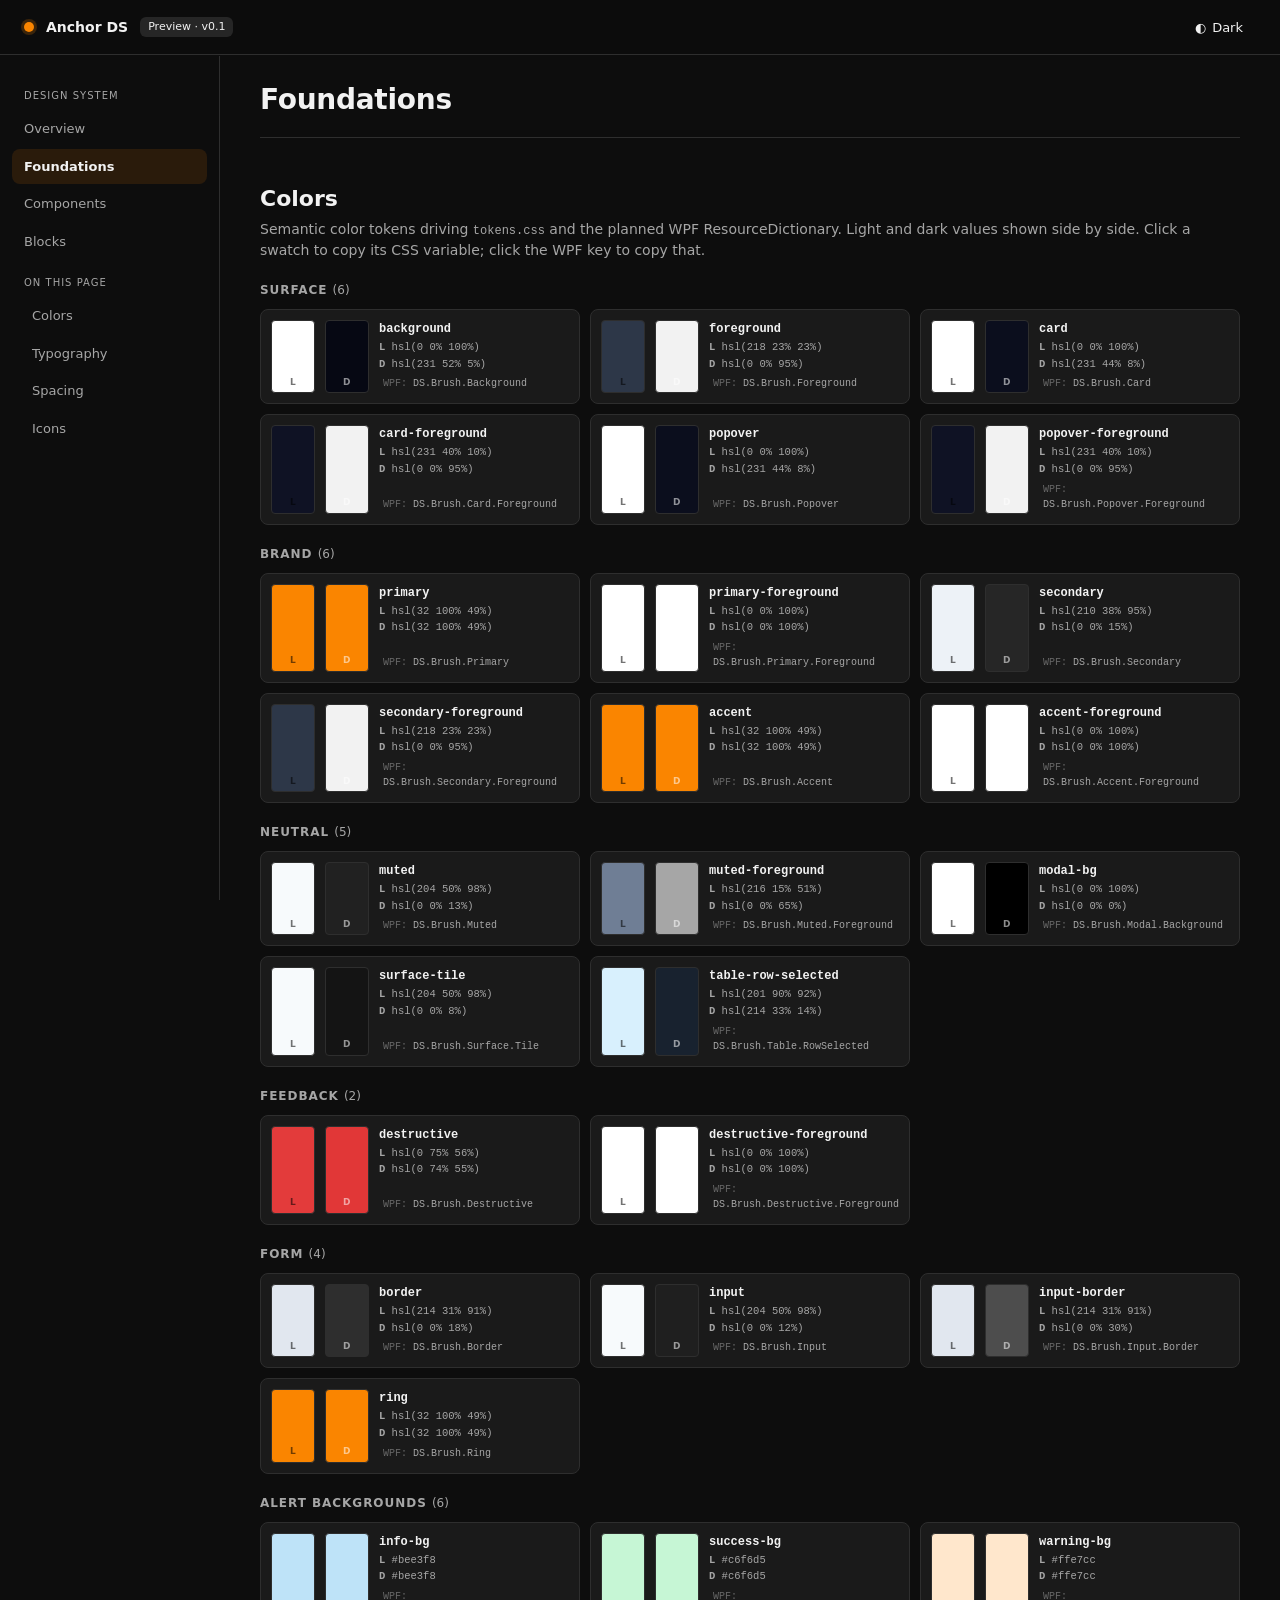
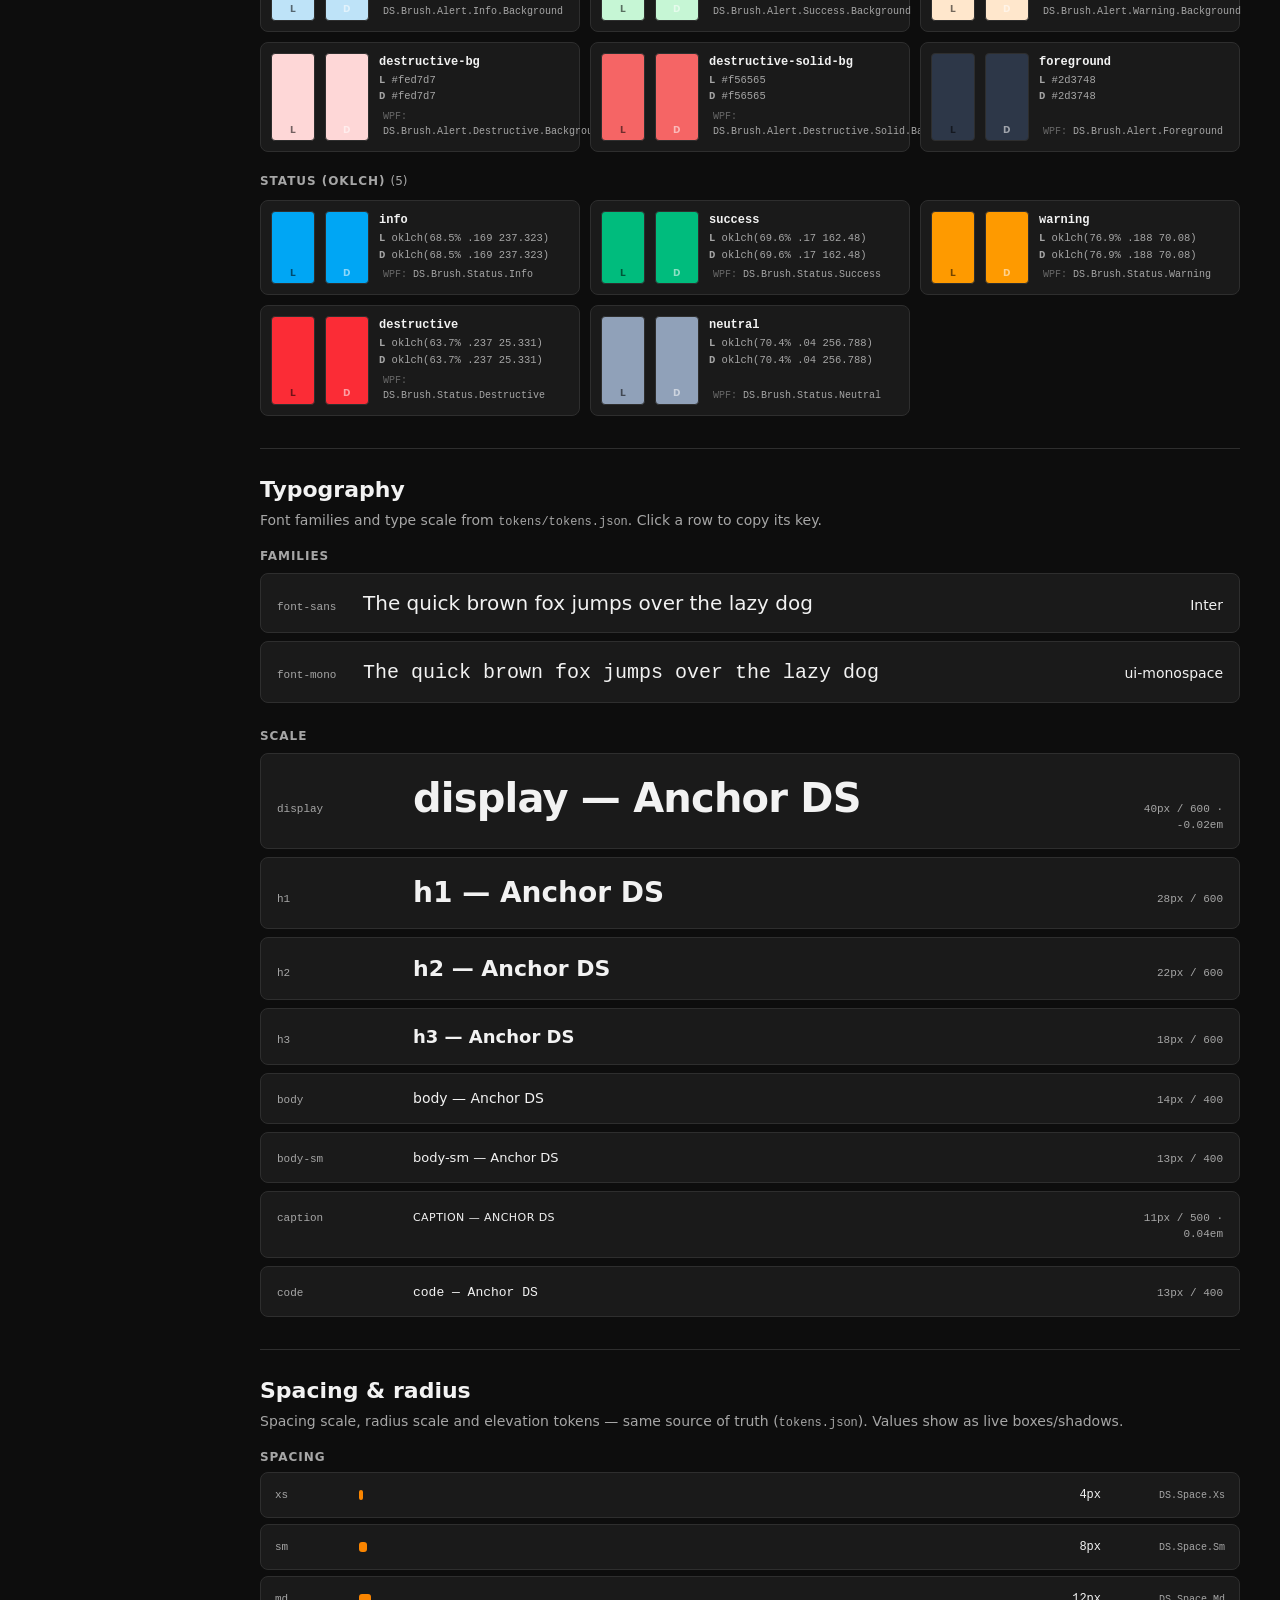
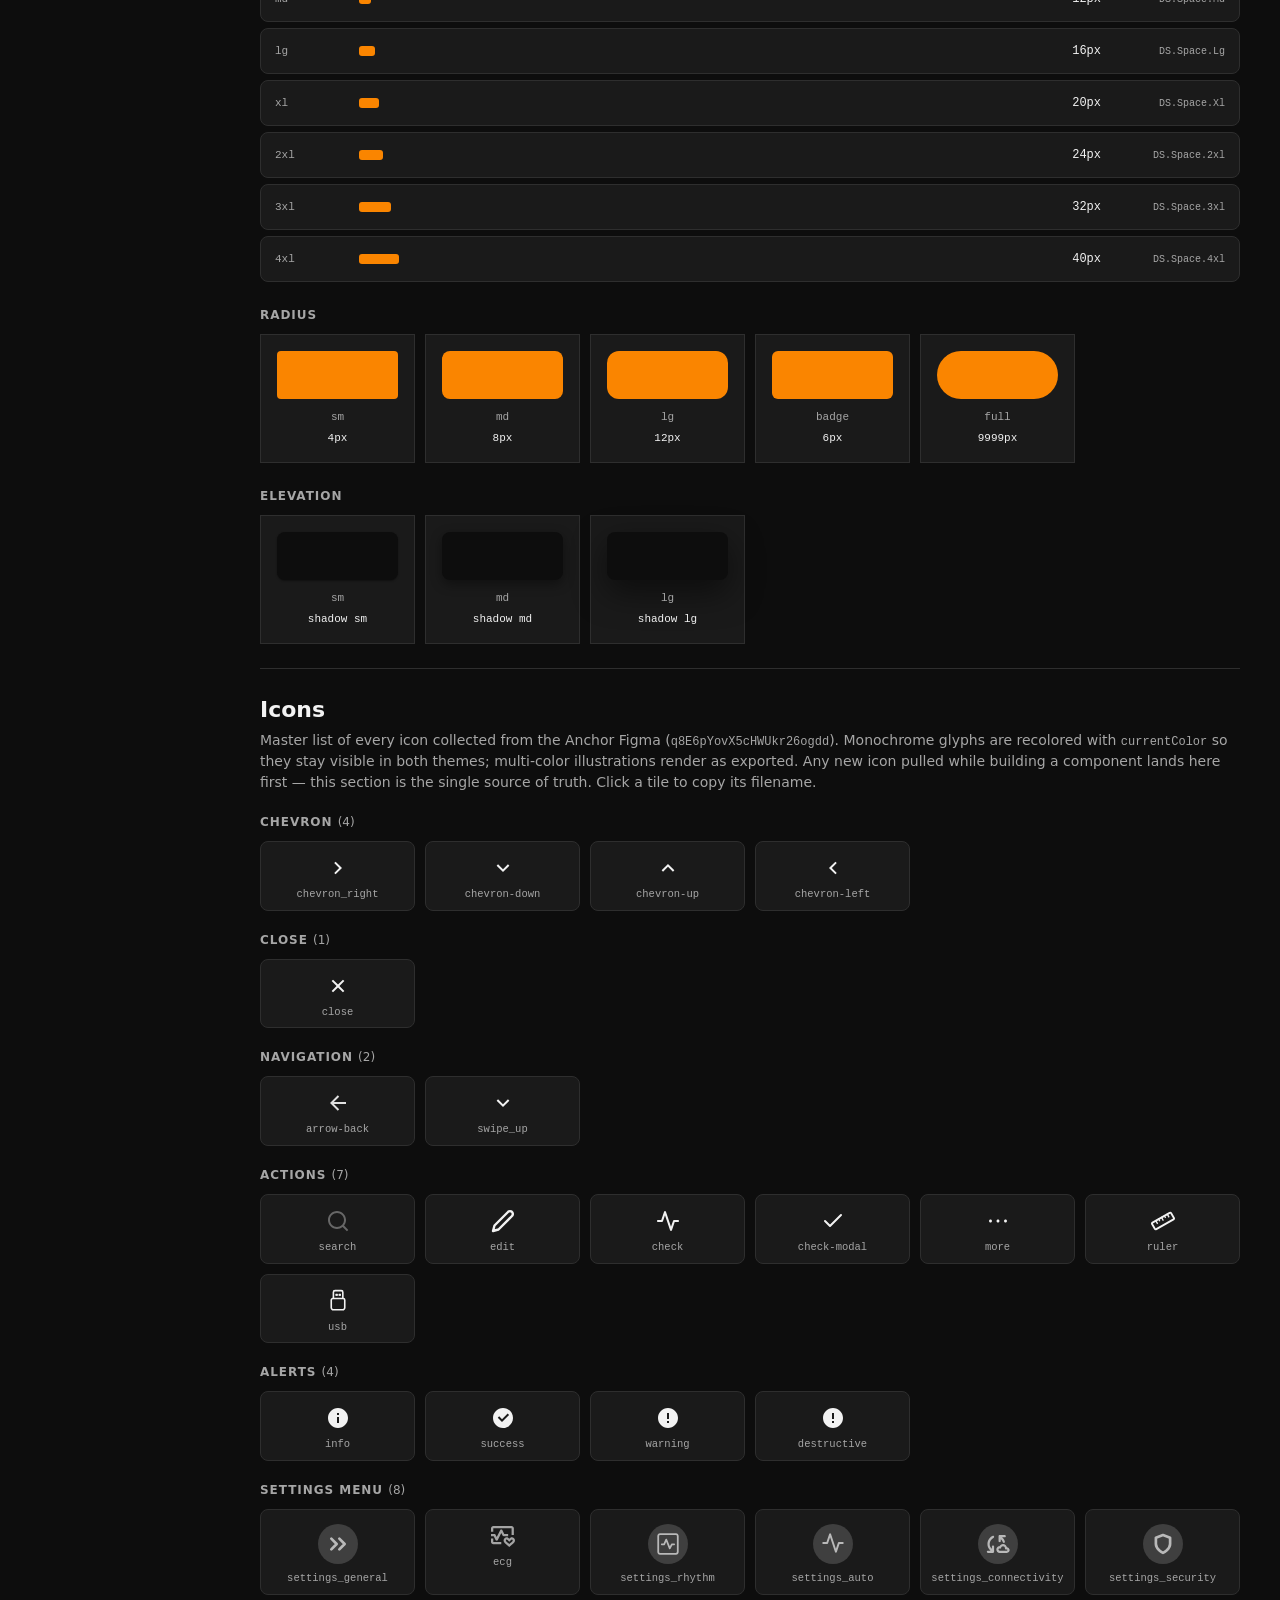
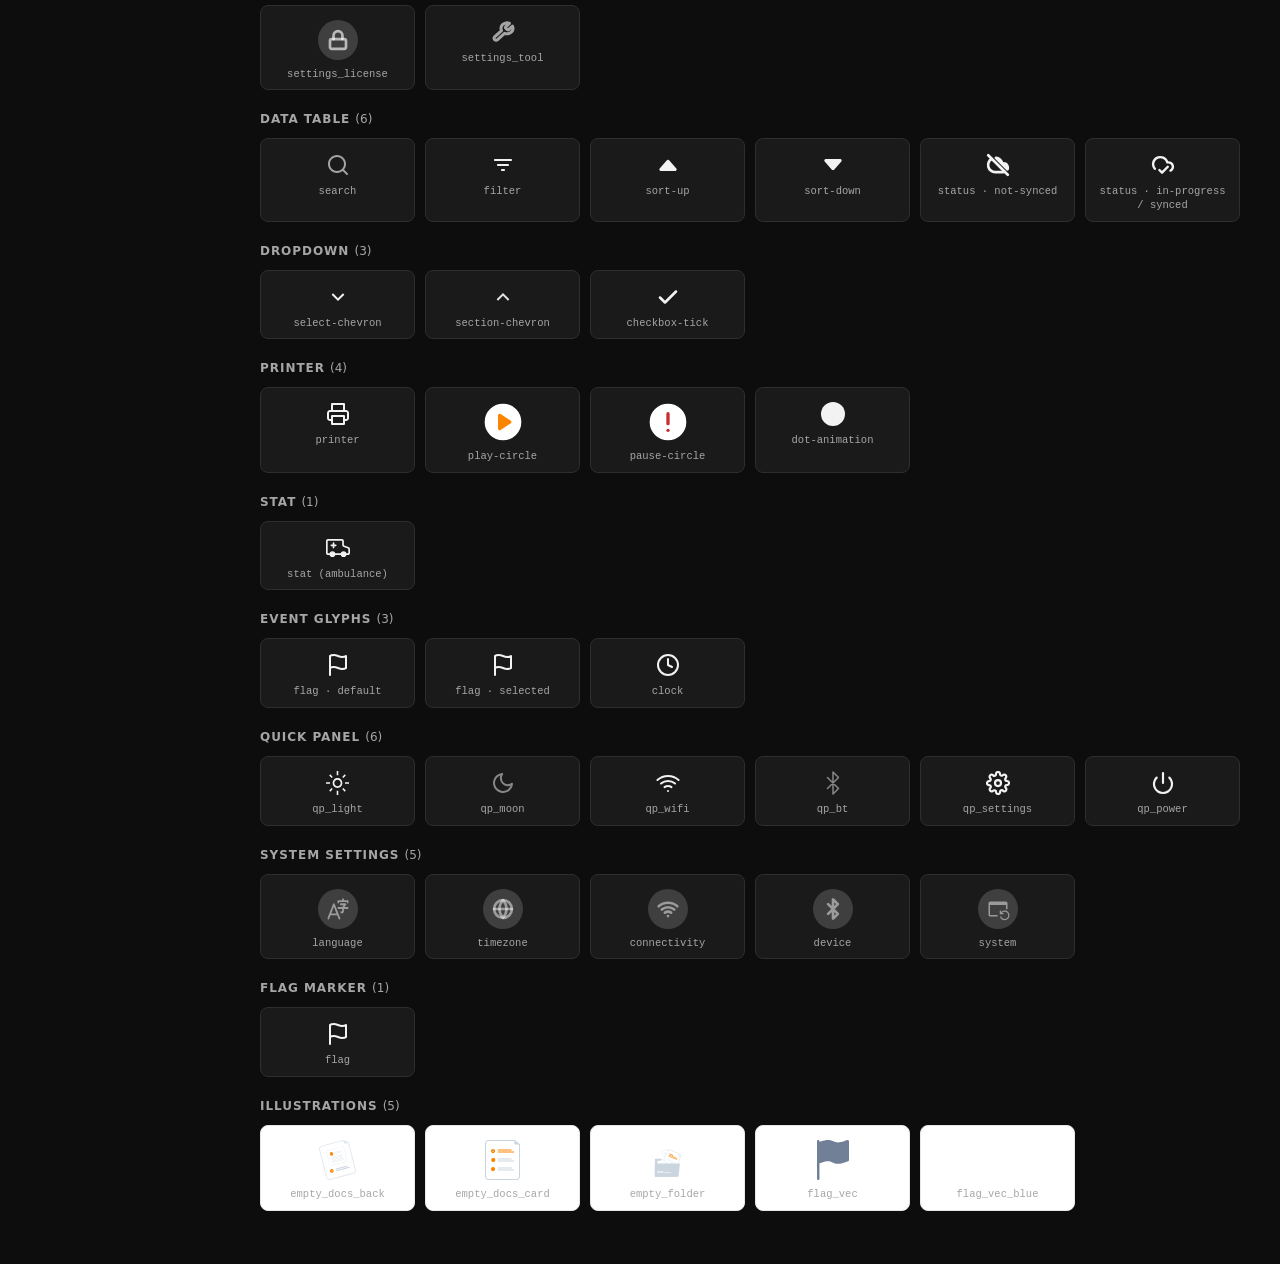
==== commit 7faa9e81: "Merge da09ee1d7453cfc36916240ed8b5b4b987c92092 into d0bdeda7dbd209ac876608142124b76075f5fe49" ====
--- a/foundations.html
+++ b/foundations.html
@@ -354,9 +354,13 @@
           { name: 'qp_settings.svg' },
           { name: 'qp_power.svg' },
         ]},
-        // System bar icons (sys_lang / sys_country / sys_conn / sys_devconn / sys_system)
-        // were exported with their background circle baked in and no clean inner glyph,
-        // so they render as solid dots in the DS. Pending re-export from Figma without the circle.
+        { title: 'System settings', kind: 'glyph', icons: [
+          { name: 'ss_language.svg',     label: 'language',     mono: false, note: 'Circle baked in — dark bg only.' },
+          { name: 'ss_timezone.svg',     label: 'timezone',     mono: false, note: 'Circle baked in — dark bg only.' },
+          { name: 'ss_connectivity.svg', label: 'connectivity', mono: false, note: 'Circle baked in — dark bg only.' },
+          { name: 'ss_device.svg',       label: 'device',       mono: false, note: 'Circle baked in — dark bg only.' },
+          { name: 'ss_system.svg',       label: 'system',       mono: false, note: 'Circle baked in — dark bg only.' },
+        ]},
         { title: 'Flag marker', kind: 'glyph', icons: [
           { name: 'flag.svg' },
         ]},
--- a/styles.css
+++ b/styles.css
@@ -224,9 +224,9 @@
 .fm-tile { width: 54px; height: 54px; border-radius: 8px; }
 .fm-tile.is-selected, .vz-tile.is-selected { border-color: var(--color-primary); color: var(--color-primary); }
 .fm-actions { flex-basis: 100%; display: flex; justify-content: center; gap: 20px; }
-.fm-btn { width: 100px; height: 40px; border: none; border-radius: 6px; padding: 10px 12px; display: inline-flex; align-items: center; justify-content: center; gap: 4px; font-family: inherit; font-size: 14px; font-weight: 600; line-height: 20px; cursor: pointer; }
+.fm-btn { width: 100px; height: 40px; border: none; border-radius: 6px; padding: 10px 12px; display: inline-flex; align-items: center; justify-content: center; gap: 4px; font-family: inherit; font-size: 14px; font-weight: 600; line-height: 20px; white-space: nowrap; cursor: pointer; box-sizing: border-box; }
 .fm-btn-default { background: var(--color-surface-tile); color: var(--color-foreground); }
-.fm-btn-confirm { background: var(--color-secondary); color: var(--color-foreground); }
+.fm-btn-confirm { background: var(--color-secondary); color: var(--color-secondary-foreground); }
 .fm-btn-confirm img { width: 14px; height: 14px; }
 .vz-title { position: absolute; left: 25px; top: 16px; height: 40px; display: flex; align-items: center; font-size: 20px; font-weight: 700; line-height: 1.2; white-space: nowrap; }
 .vz-body { position: absolute; left: 24px; top: 80px; width: 332px; display: flex; flex-direction: column; gap: 24px; }
@@ -414,17 +414,22 @@
 .sys-tray-icon { font-family: "Segoe Fluent Icons", "Segoe MDL2 Assets", sans-serif; font-size: 16px; color: #fff; width: 20px; height: 20px; display: flex; align-items: center; justify-content: center; line-height: 1; }
 
 /* Patient header bar — Figma 37646:29782, dark, 80px. */
-.ph-bar { display: flex; align-items: center; height: 80px; width: 100%; background: var(--ph-bar-bg); padding: 0 16px; gap: 12px; border-radius: var(--radius-md); box-shadow: 0px 1px 3px rgba(0,0,0,0.1), 0px 1px 2px rgba(0,0,0,0.06); font-family: var(--font-sans); }
+/* ♥ 85 is absolutely centered (matches Figma: left 50% / top 50% / translate -50%). */
+.ph-bar { position: relative; display: flex; align-items: center; height: 80px; width: 100%; background: var(--ph-bar-bg); padding: 0 16px; gap: 12px; border-radius: var(--radius-md); box-shadow: 0px 1px 3px rgba(0,0,0,0.1), 0px 1px 2px rgba(0,0,0,0.06); font-family: var(--font-sans); }
 .ph-btn { width: 48px; height: 48px; display: flex; align-items: center; justify-content: center; background: none; border: none; cursor: pointer; flex-shrink: 0; border-radius: var(--radius-md); }
 .ph-btn:hover { background: rgba(255,255,255,0.08); }
 .ph-btn img { width: 24px; height: 24px; }
+/* Menu SVG is 48×48 with built-in padding — render full size, no extra centering padding. */
+.ph-btn-menu { width: 48px; height: 48px; background: none; border: none; cursor: pointer; flex-shrink: 0; padding: 0; }
+.ph-btn-menu img { width: 48px; height: 48px; display: block; }
 .ph-patient { flex: 1; min-width: 0; }
-.ph-name { font-size: 20px; font-weight: 700; color: #fff; white-space: nowrap; overflow: hidden; text-overflow: ellipsis; }
+.ph-name { font-size: 20px; font-weight: 700; color: #fff; white-space: nowrap; overflow: hidden; text-overflow: ellipsis; text-decoration: none; }
+.ph-name--link { text-decoration: underline; }
 .ph-id { font-size: 16px; color: rgba(255,255,255,0.48); line-height: 1.4; }
-.ph-hr { display: flex; align-items: center; gap: 6px; flex-shrink: 0; }
+.ph-hr { position: absolute; left: 50%; top: 50%; transform: translate(-50%, -50%); display: flex; align-items: center; gap: 8px; }
 .ph-hr img { width: 20px; height: 20px; }
-.ph-hr-val { font-size: 30px; font-weight: 700; color: rgba(255,255,255,0.8); line-height: 1; }
-.ph-sync { display: flex; align-items: center; gap: 6px; font-size: 16px; color: rgba(255,255,255,0.8); flex-shrink: 0; margin-left: 16px; }
+.ph-hr-val { font-size: 30px; font-weight: 700; color: rgba(255,255,255,0.8); line-height: 1.2; }
+.ph-sync { display: flex; align-items: center; gap: 4px; font-size: 16px; color: rgba(255,255,255,0.8); flex-shrink: 0; margin-left: auto; }
 .ph-sync img { width: 20px; height: 20px; }
 
 /* ECG acquisition bottom bar — Figma 37646:30497, dark. */
@@ -573,10 +578,10 @@
 .lp-frame:first-child .lp-tile.is-selected { background: var(--color-surface-tile); border-color: var(--color-primary); color: var(--color-primary); }
 .lp-tile.is-selected { background: var(--lead-selected-bg); border-color: var(--table-row-selected); color: var(--color-foreground); }
 .lp-badge { position: absolute; right: -6px; bottom: -6px; width: 20px; height: 20px; border-radius: 500px; background: var(--lead-badge-bg); color: #fff; font-size: 12px; font-weight: 600; line-height: 20px; text-align: center; }
-.lp-actions { display: flex; gap: 12px; align-items: center; }
-.lp-btn { height: 40px; padding: 10px 16px; border: 1px solid var(--color-border); border-radius: 6px; font-family: inherit; font-size: 14px; font-weight: 600; cursor: pointer; }
+.lp-actions { display: flex; flex-direction: row; flex-wrap: nowrap; gap: 12px; align-items: center; justify-content: flex-start; }
+.lp-btn { height: 40px; padding: 10px 16px; border: 1px solid var(--color-border); border-radius: 6px; font-family: inherit; font-size: 14px; font-weight: 600; cursor: pointer; white-space: nowrap; box-sizing: border-box; }
 .lp-clear { width: 90px; background: var(--color-surface-tile); color: var(--color-foreground); }
-.lp-confirm { width: 103px; background: var(--color-secondary); color: var(--color-foreground); border-color: transparent; }
+.lp-confirm { width: 103px; background: var(--color-secondary); color: var(--color-secondary-foreground); border-color: transparent; }
 
 /* Code blocks (copy button per section, Beat 2 pattern) */
 .code-block { margin-top: var(--sp-lg); border: 1px solid var(--color-border); border-radius: var(--radius-md); overflow: hidden; background: var(--color-muted); }
@@ -640,26 +645,34 @@
 .ec-bad-led { background: var(--color-destructive); }
 .ec-run { position: absolute; left: 24px; top: 547px; width: 265px; height: 40px; border: none; border-radius: 6px; background: var(--color-primary); color: var(--color-primary-foreground); font-family: inherit; font-size: 16px; font-weight: 600; cursor: pointer; }
 
-.qp { position: relative; width: 444px; height: 356px; box-sizing: border-box; background: var(--color-card); border-radius: 15px; box-shadow: 0 1px 1.5px rgba(0,0,0,.1), 0 1px 1px rgba(0,0,0,.06); overflow: hidden; }
-.qp-row { position: absolute; left: 32px; right: 32px; top: 28px; display: flex; justify-content: space-between; }
-.qp-power { width: 60px; height: 48px; border: none; border-radius: 6px; background: var(--color-destructive); display: flex; align-items: center; justify-content: center; cursor: pointer; }
+/* Quick panel — always dark, fixed colors (not theme-aware) */
+.qp { position: relative; width: 438px; height: 370px; box-sizing: border-box; background: #1c1c1f; border-radius: 15px; box-shadow: 0 4px 24px rgba(0,0,0,.45); overflow: hidden; }
+.qp-status { position: absolute; left: 32px; right: 32px; top: 20px; display: flex; justify-content: space-between; align-items: center; font-size: 10px; line-height: 16px; color: rgba(255,255,255,0.56); }
+.qp-battery { display: flex; align-items: center; gap: 4px; }
+.qp-battery img { width: 18px; height: 18px; filter: brightness(0) invert(1); opacity: 0.56; }
+.qp-row { position: absolute; left: 32px; right: 32px; top: 50px; display: flex; justify-content: space-between; }
+.qp-btn-group { display: flex; flex-direction: column; align-items: center; gap: 6px; }
+.qp-power { width: 60px; height: 48px; border: none; border-radius: 6px; background: #e53e3e; display: flex; align-items: center; justify-content: center; cursor: pointer; }
 .qp-power img { width: 22px; height: 22px; filter: brightness(0) invert(1); }
-.qp-settings { width: 60px; height: 48px; border: none; border-radius: 6px; background: var(--color-secondary); display: flex; align-items: center; justify-content: center; cursor: pointer; }
-.qp-settings img { width: 22px; height: 22px; }
-.qp-slider { position: absolute; left: 32px; right: 32px; height: 24px; display: flex; align-items: center; }
-.qp-slider:nth-of-type(1), .qp-slider:nth-child(2) { top: 144px; }
-.qp-slider:nth-child(3) { top: 202px; }
-.qp-slider img { width: 100%; height: 22px; }
-.qp-tiles { position: absolute; left: 32px; right: 32px; bottom: 28px; display: flex; justify-content: space-between; align-items: flex-end; }
+.qp-settings { width: 60px; height: 48px; border: none; border-radius: 6px; background: rgba(255,255,255,0.09); display: flex; align-items: center; justify-content: center; cursor: pointer; }
+.qp-settings img { width: 22px; height: 22px; filter: brightness(0) invert(1); opacity: 0.8; }
+.qp-slider { position: absolute; left: 32px; right: 32px; height: 24px; display: flex; align-items: center; gap: 10px; }
+.qp-brightness { top: 168px; }
+.qp-volume { top: 226px; }
+.qp-slider-ico { width: 20px; height: 20px; flex-shrink: 0; filter: brightness(0) invert(1); opacity: 0.7; }
+.qp-slider-track { flex: 1; height: 22px; display: block; }
+.qp-tiles { position: absolute; left: 32px; right: 32px; top: 284px; display: flex; justify-content: space-between; align-items: flex-start; }
 .qp-tile { width: 103px; display: flex; flex-direction: column; align-items: center; gap: 4px; }
-.qp-tile-ico { width: 103px; height: 48px; border-radius: 6px; background: var(--color-muted); display: flex; align-items: center; justify-content: center; }
-.qp-tile-ico img { width: 24px; height: 24px; }
-.qp-tile-off .qp-tile-ico { background: var(--color-muted); }
+.qp-tile-ico { width: 103px; height: 48px; border-radius: 6px; background: rgba(255,255,255,0.08); display: flex; align-items: center; justify-content: center; }
+.qp-tile-ico img { width: 24px; height: 24px; filter: brightness(0) invert(1); opacity: 0.75; }
+.qp-tile-off .qp-tile-ico { background: rgba(255,255,255,0.05); }
 .qp-tile-mode { width: 103px; }
-.qp-tile-mode > span:first-child, .qp-tile-mode .qp-mode-off { display: inline-flex; }
-.qp-mode-on, .qp-mode-off { width: 51px; height: 48px; display: inline-flex; align-items: center; justify-content: center; background: var(--color-muted); }
-.qp-mode-on img, .qp-mode-off img { width: 24px; height: 24px; }
-.qp-cap { font-size: 10px; line-height: 16px; color: var(--color-foreground); text-align: center; white-space: nowrap; }
+.qp-mode-row { display: flex; flex-direction: row; border-radius: 6px; overflow: hidden; width: 103px; height: 48px; }
+.qp-mode-on, .qp-mode-off { width: 51px; height: 48px; display: inline-flex; align-items: center; justify-content: center; background: rgba(255,255,255,0.05); flex-shrink: 0; }
+.qp-mode-active { background: rgba(255,255,255,0.14); }
+.qp-mode-on img, .qp-mode-off img { width: 24px; height: 24px; filter: brightness(0) invert(1); opacity: 0.6; }
+.qp-mode-active img { opacity: 1; }
+.qp-cap { font-size: 10px; line-height: 16px; color: rgba(255,255,255,0.72); text-align: center; white-space: nowrap; }
 
 .fm.ss { position: relative; }
 .ss { position: relative; width: 776px; height: 562px; box-sizing: border-box; background: var(--color-card); border: 1px solid var(--color-border); border-radius: 8px; overflow: hidden; box-shadow: 0 4px 3px rgba(0,0,0,.1), 0 2px 2px rgba(0,0,0,.06); color: var(--color-foreground); }
@@ -671,7 +684,7 @@
 .ss-item.is-active { background: var(--color-secondary); }
 .ss-item b { display: block; font-size: 14px; font-weight: 500; line-height: 20px; }
 .ss-item small { display: block; font-size: 12px; line-height: 16px; color: var(--color-muted-foreground); }
-.ss-ico { width: 30px; height: 30px; border-radius: 50%; background: var(--color-muted); display: inline-flex; align-items: center; justify-content: center; font-size: 13px; flex-shrink: 0; }
+.ss-ico { width: 30px; height: 30px; flex-shrink: 0; display: block; }
 .ss-form { position: absolute; left: 334px; top: 99px; width: 368px; display: flex; flex-direction: column; gap: 24px; }
 .ss-toggle-row { display: flex; justify-content: space-between; align-items: center; font-size: 16px; line-height: 24px; }
 .ss-switch { position: relative; width: 48px; height: 24px; border-radius: 12px; background: var(--color-muted-foreground); display: inline-block; }
@@ -785,7 +798,7 @@
 
 
 /* Patient entry - Figma 37646:40570 (1280x800 frame). Absolute positions from node metadata. */
-.pf { position: relative; width: 1280px; height: 800px; zoom: .6; background: hsl(var(--background)); color: hsl(var(--foreground)); overflow: hidden; font-family: var(--font-sans); border: 1px solid var(--color-border); border-radius: 6px; }
+.pf { position: relative; width: 1280px; height: 650px; zoom: .6; background: hsl(var(--background)); color: hsl(var(--foreground)); overflow: hidden; font-family: var(--font-sans); border: 1px solid var(--color-border); border-radius: 6px; }
 .pf > div { position: absolute; box-sizing: border-box; }
 .pf-task { background: color-mix(in srgb, var(--color-muted-foreground), transparent 70%); }
 .pf-upper { background: var(--color-card); border-bottom: 1px solid var(--color-border); }
